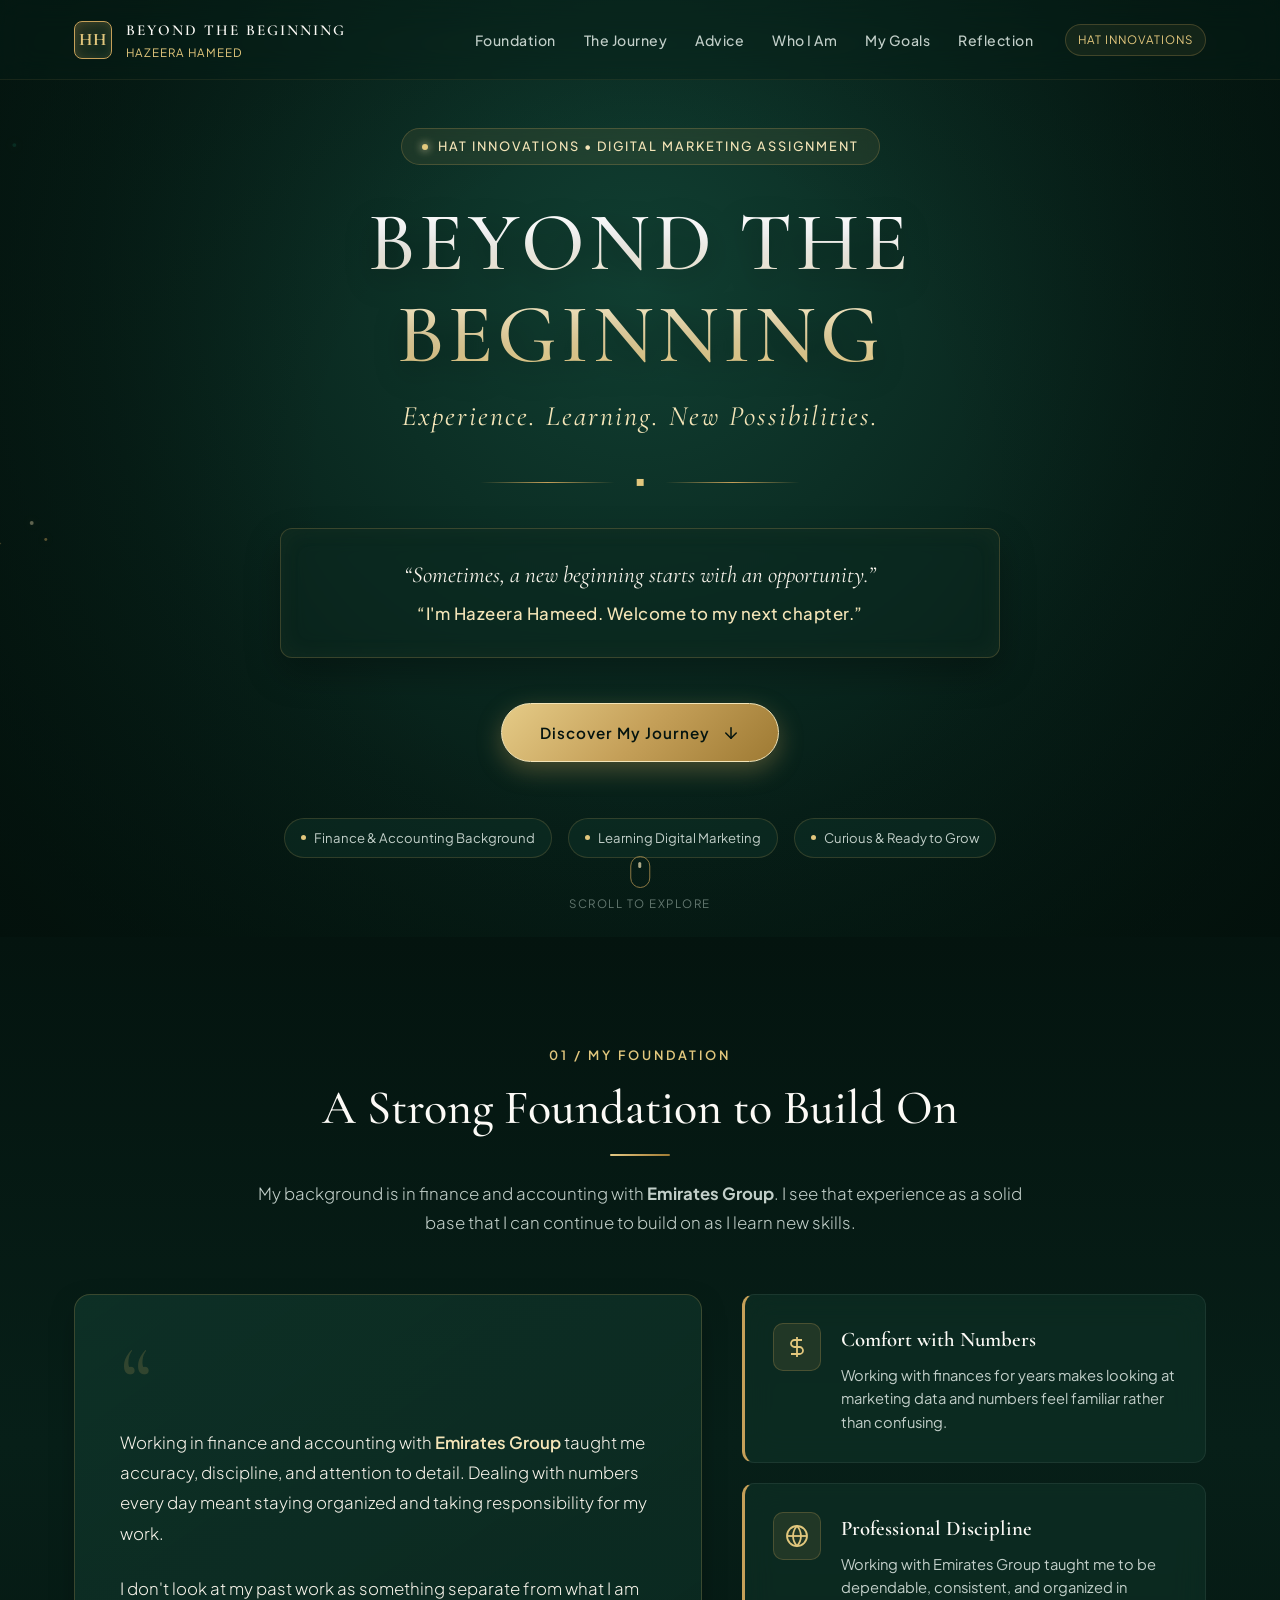
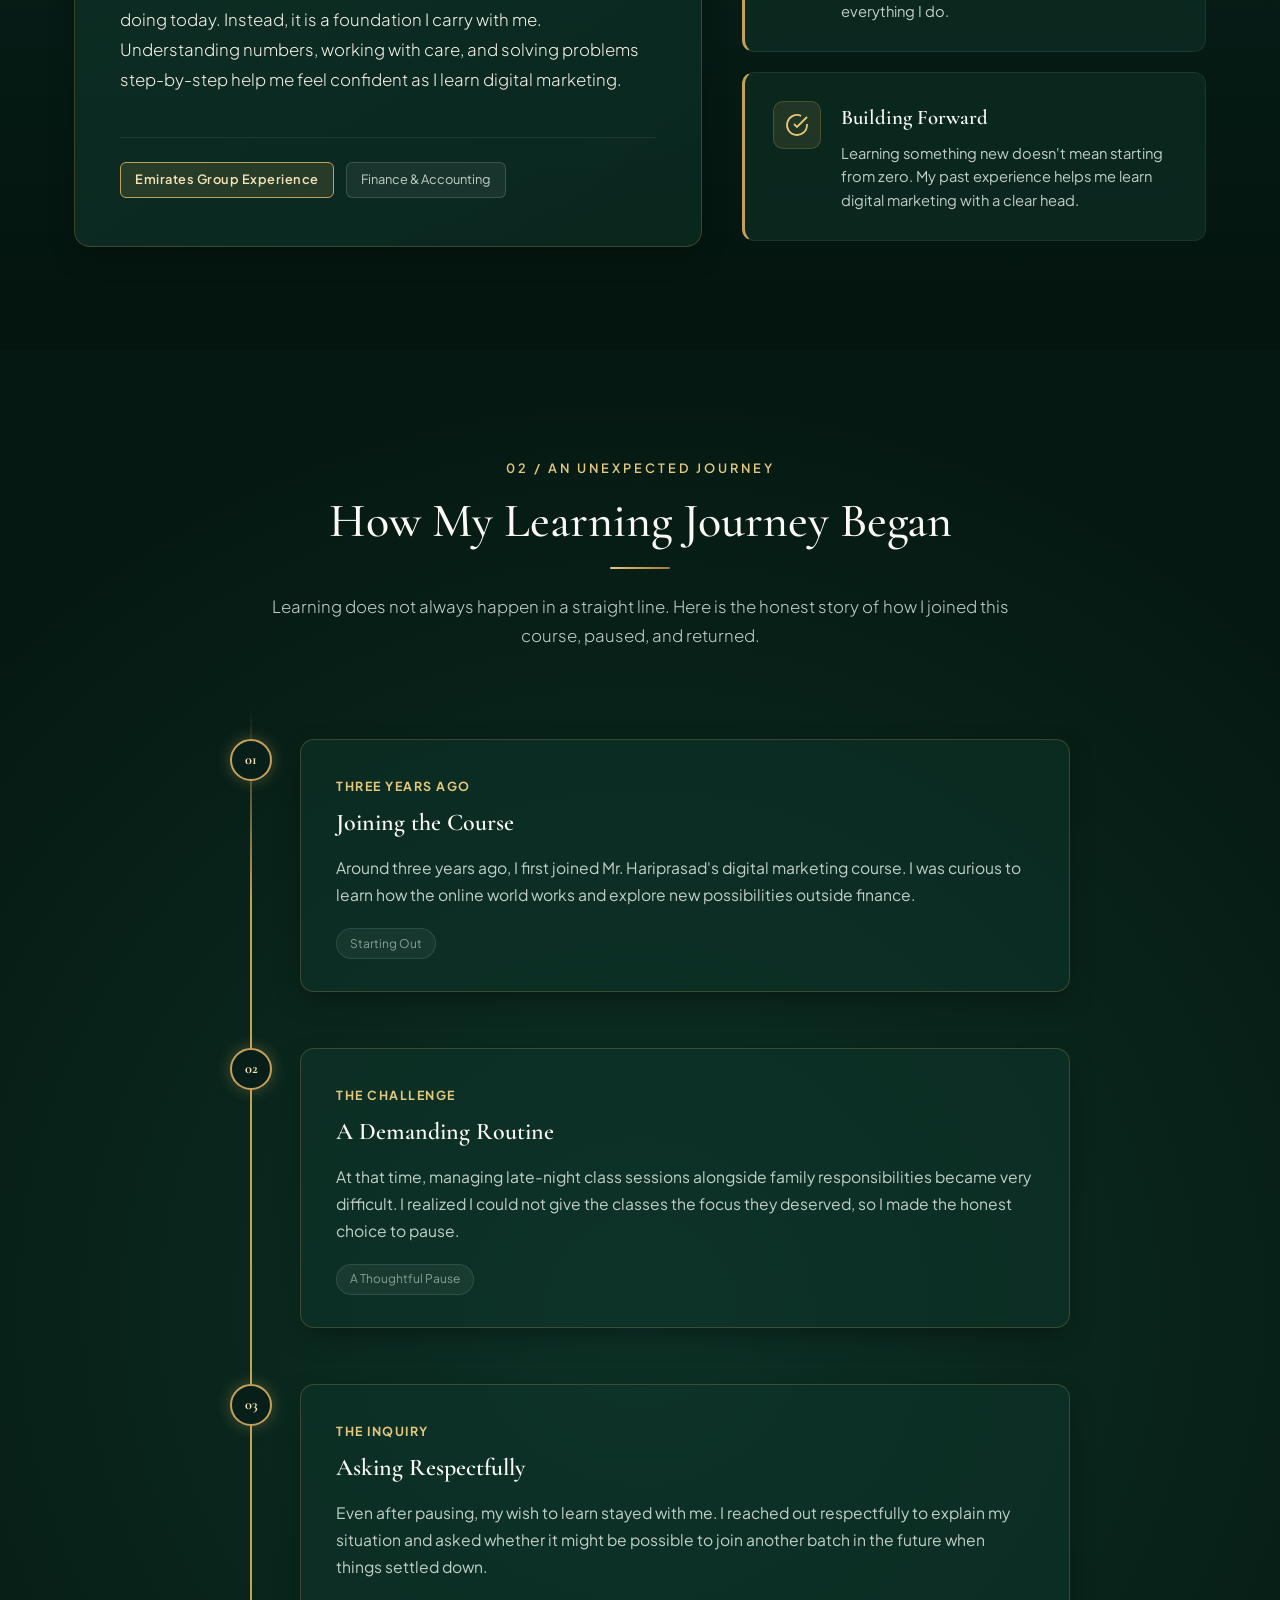
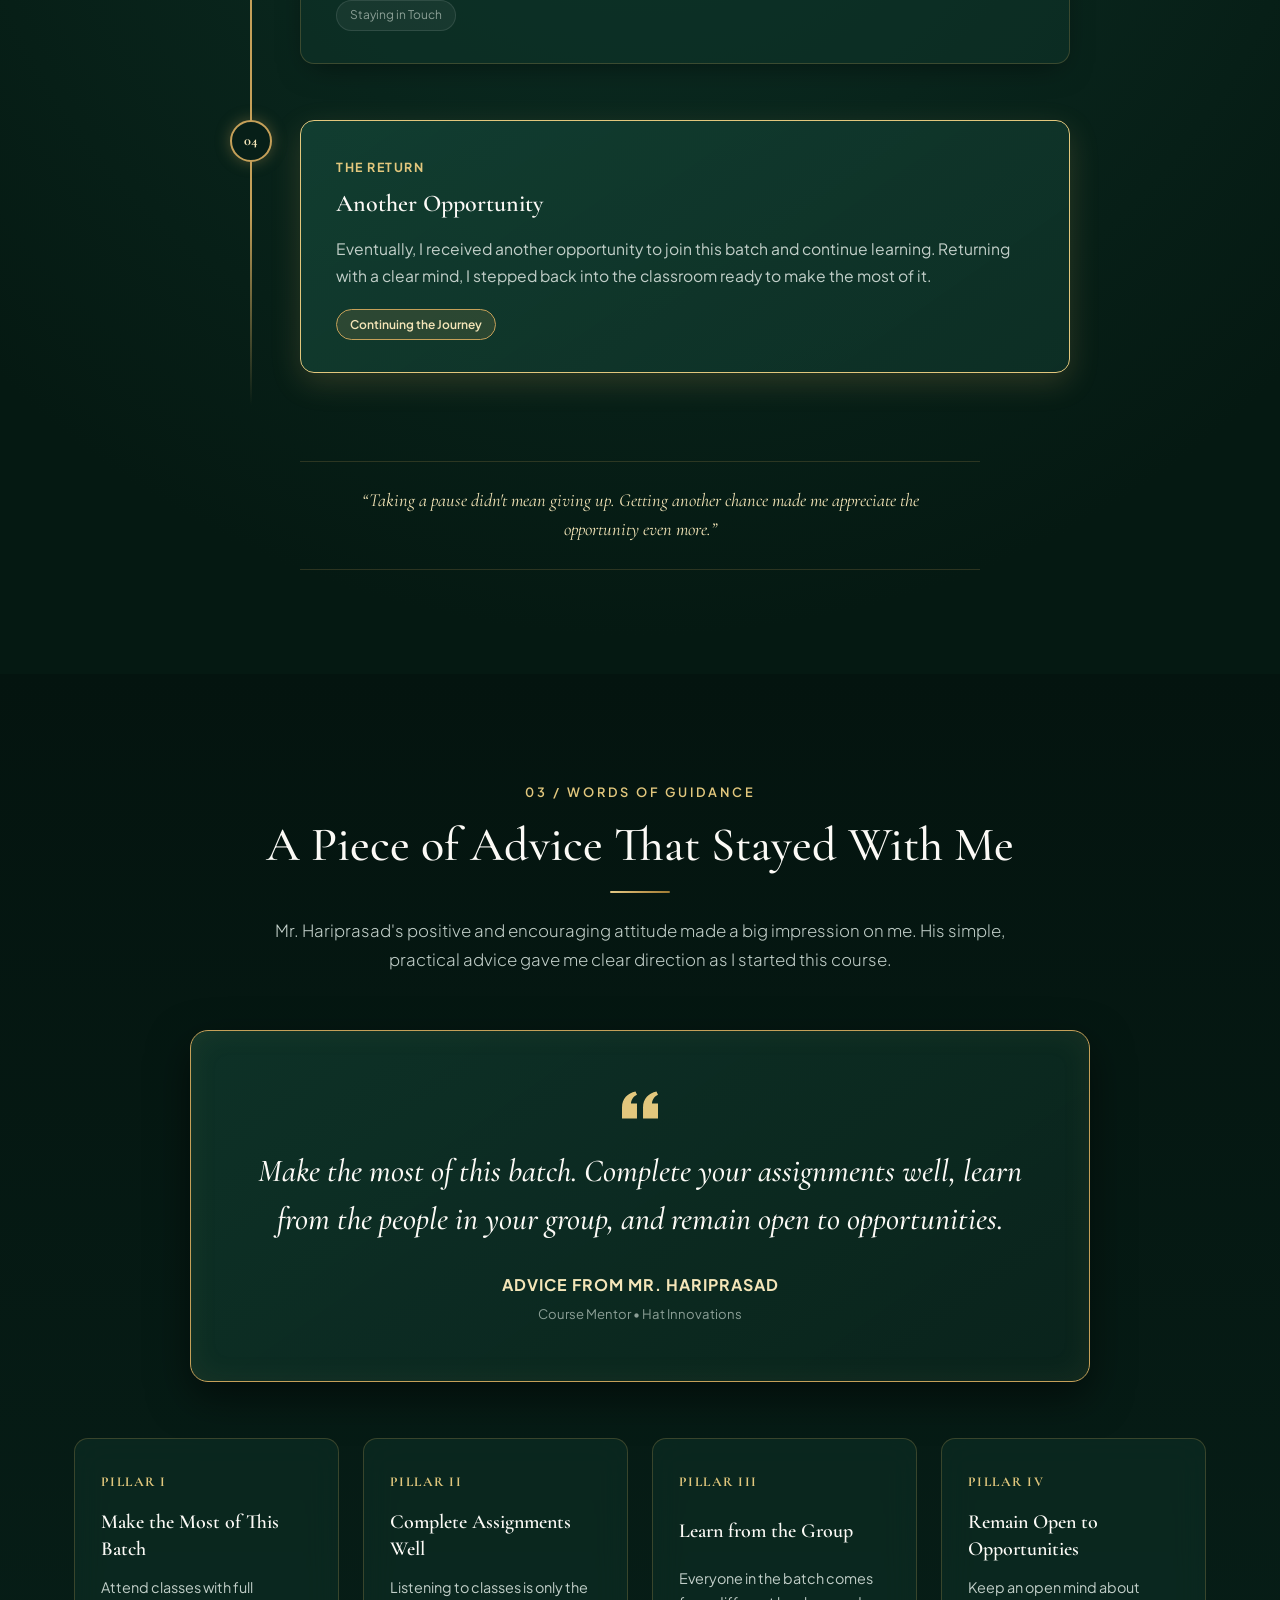
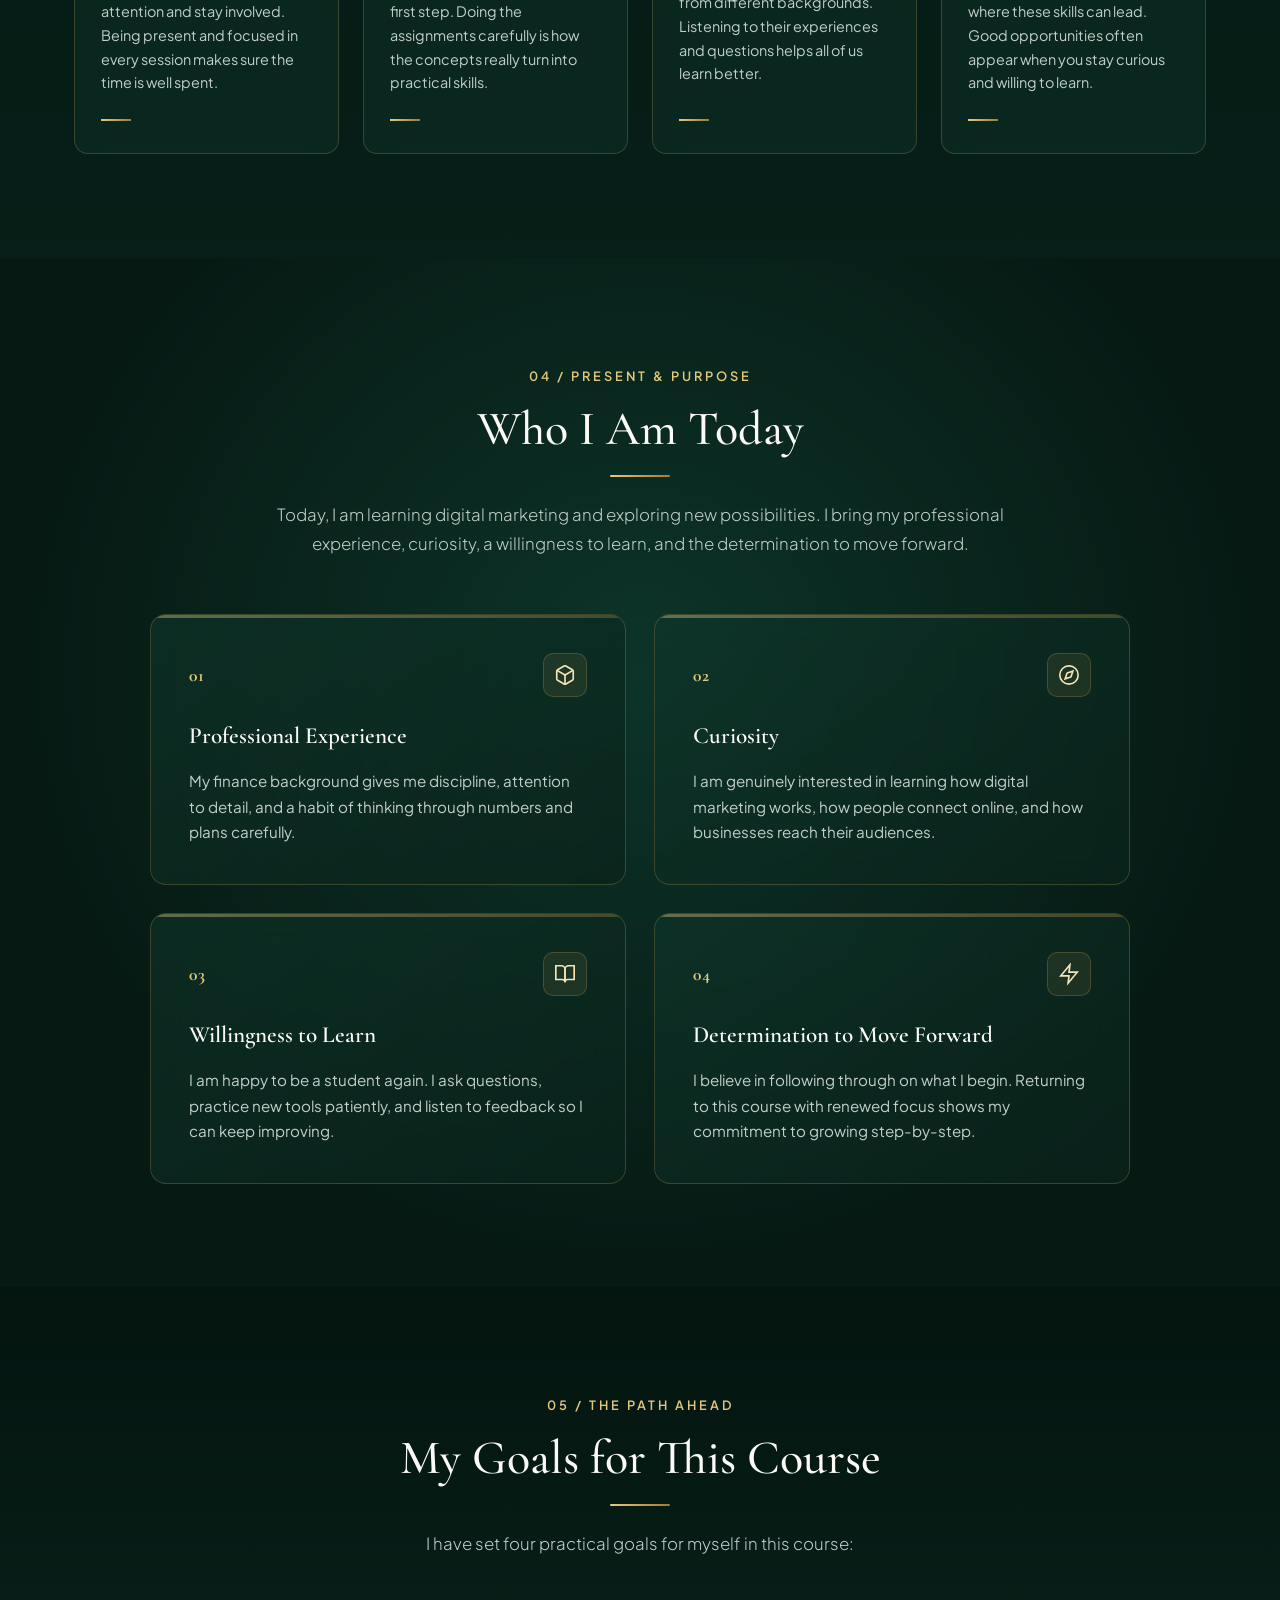
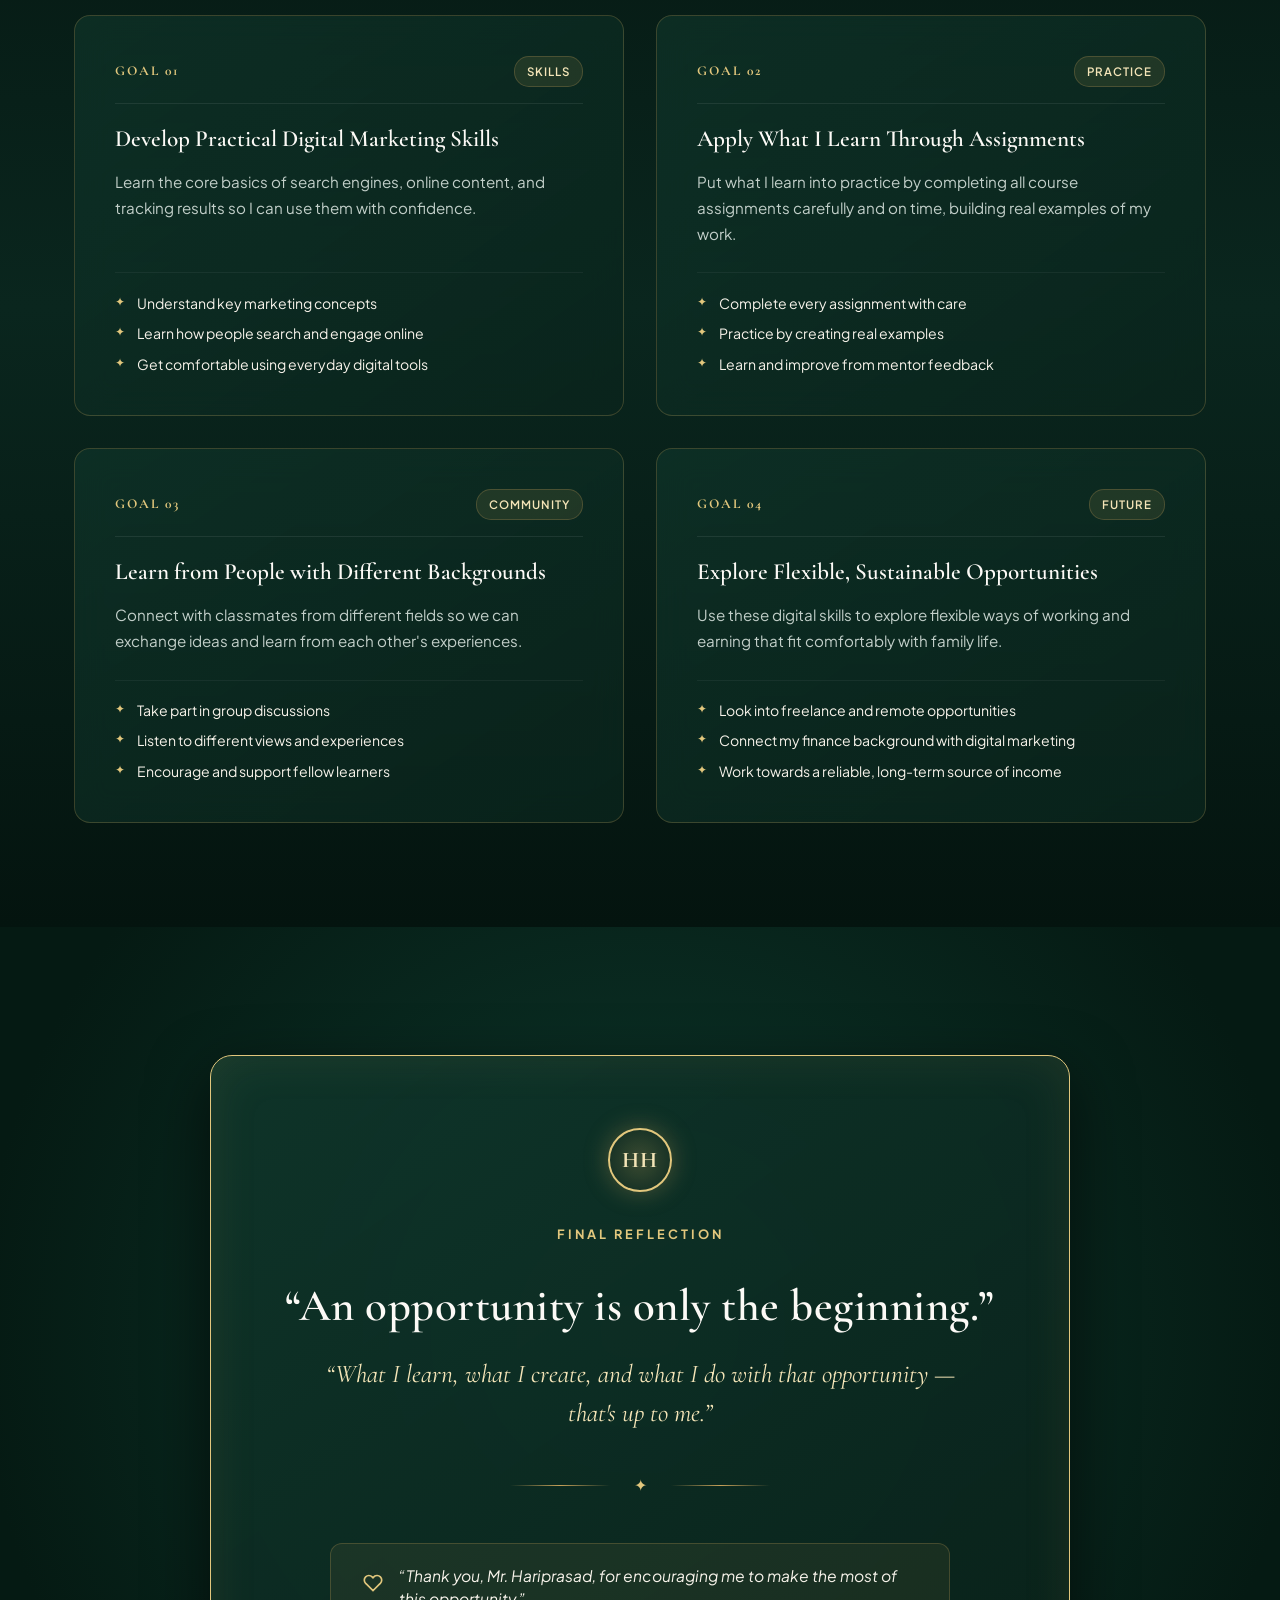
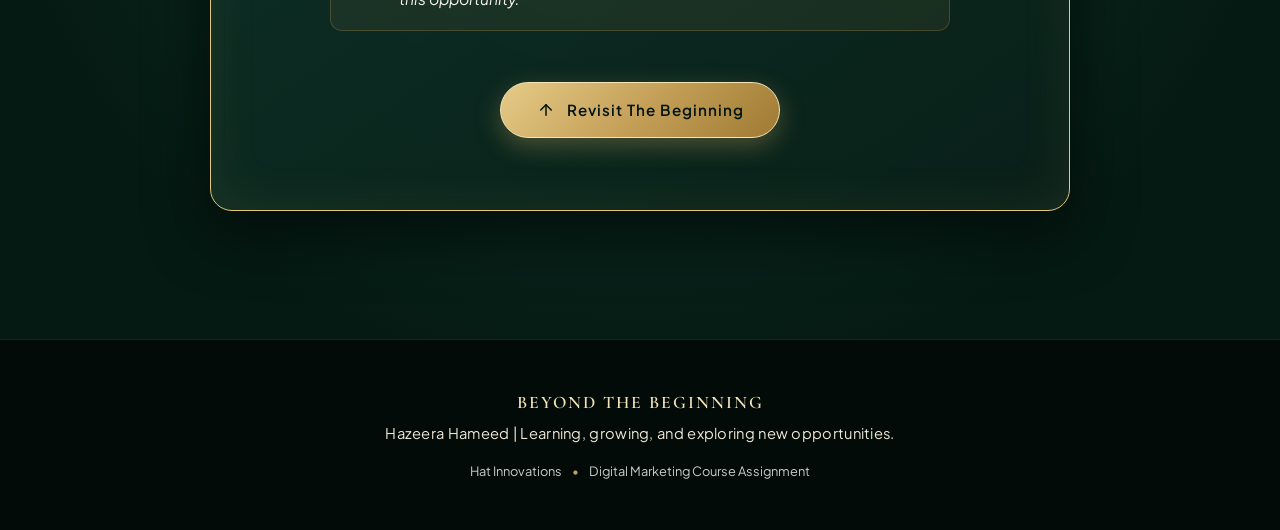
==== index.html @ 5028e40d "Add files via upload" ====
<!DOCTYPE html>
<html lang="en">
<head>
  <meta charset="UTF-8">
  <meta name="viewport" content="width=device-width, initial-scale=1.0">
  <title>BEYOND THE BEGINNING | Hazeera Hameed</title>
  <meta name="description" content="Personal introduction website of Hazeera Hameed for Hat Innovations Digital Marketing Course. Experience, learning, and new possibilities.">
  <meta name="author" content="Hazeera Hameed">
  <meta name="theme-color" content="#071f18">

  <!-- Google Fonts: Cormorant Garamond & Plus Jakarta Sans -->
  <link rel="preconnect" href="https://fonts.googleapis.com">
  <link rel="preconnect" href="https://fonts.gstatic.com" crossorigin>
  <link href="https://fonts.googleapis.com/css2?family=Cormorant+Garamond:ital,wght@0,400;0,500;0,600;0,700;1,400&family=Plus+Jakarta+Sans:wght@300;400;500;600;700&display=swap" rel="stylesheet">

  <!-- Stylesheet -->
  <link rel="stylesheet" href="css/style.css">
</head>
<body>

  <!-- Reading Progress Bar -->
  <div id="scroll-progress" class="scroll-progress-bar" aria-hidden="true"></div>

  <!-- Primary Navigation -->
  <header class="site-header" id="header">
    <div class="nav-container">
      <a href="#hero" class="brand-monogram" aria-label="Beyond The Beginning - Home">
        <span class="monogram-emblem">HH</span>
        <span class="brand-text">
          <span class="brand-title">BEYOND THE BEGINNING</span>
          <span class="brand-subtitle">Hazeera Hameed</span>
        </span>
      </a>

      <button class="mobile-menu-btn" id="mobile-toggle" aria-label="Toggle navigation menu" aria-expanded="false">
        <span></span>
        <span></span>
        <span></span>
      </button>

      <nav class="nav-menu" id="nav-menu">
        <ul class="nav-links">
          <li><a href="#foundation" class="nav-link">Foundation</a></li>
          <li><a href="#journey" class="nav-link">The Journey</a></li>
          <li><a href="#advice" class="nav-link">Advice</a></li>
          <li><a href="#today" class="nav-link">Who I Am</a></li>
          <li><a href="#goals" class="nav-link">My Goals</a></li>
          <li><a href="#reflection" class="nav-link">Reflection</a></li>
        </ul>
        <div class="nav-badge">Hat Innovations</div>
      </nav>
    </div>
  </header>

  <main>
    <!-- SECTION 1: HERO / OPENING -->
    <section id="hero" class="hero-section">
      <canvas id="ambient-canvas" class="ambient-canvas" aria-hidden="true"></canvas>
      <div class="hero-overlay"></div>

      <div class="container hero-content">
        <div class="hero-tag reveal-element">
          <span class="tag-gold-bullet"></span>
          <span>Hat Innovations • Digital Marketing Assignment</span>
        </div>

        <h1 class="hero-title reveal-element">
          BEYOND THE BEGINNING
        </h1>

        <p class="hero-subtitle reveal-element">
          Experience. Learning. New Possibilities.
        </p>

        <div class="hero-divider reveal-element">
          <span class="divider-line"></span>
          <span class="divider-diamond">◆</span>
          <span class="divider-line"></span>
        </div>

        <div class="hero-story-callout reveal-element">
          <p class="opening-line-one">“Sometimes, a new beginning starts with an opportunity.”</p>
          <p class="opening-line-two">“I'm Hazeera Hameed. Welcome to my next chapter.”</p>
        </div>

        <div class="hero-actions reveal-element">
          <a href="#foundation" class="btn btn-gold btn-animated" id="discover-btn">
            <span>Discover My Journey</span>
            <svg class="btn-arrow" width="18" height="18" viewBox="0 0 24 24" fill="none" stroke="currentColor" stroke-width="2" stroke-linecap="round" stroke-linejoin="round">
              <line x1="12" y1="5" x2="12" y2="19"></line>
              <polyline points="19 12 12 19 5 12"></polyline>
            </svg>
          </a>
        </div>

        <!-- Hero Pill Attributes -->
        <div class="hero-pillars reveal-element">
          <div class="pillar-pill">
            <span class="pillar-dot"></span>
            <span>Finance & Accounting Background</span>
          </div>
          <div class="pillar-pill">
            <span class="pillar-dot"></span>
            <span>Learning Digital Marketing</span>
          </div>
          <div class="pillar-pill">
            <span class="pillar-dot"></span>
            <span>Curious & Ready to Grow</span>
          </div>
        </div>
      </div>

      <div class="scroll-down-indicator" aria-hidden="true">
        <span class="mouse-icon">
          <span class="mouse-wheel"></span>
        </span>
        <span class="indicator-text">Scroll to explore</span>
      </div>
    </section>

    <!-- SECTION 2: MY FOUNDATION -->
    <section id="foundation" class="section foundation-section">
      <div class="container">
        <div class="section-header reveal-element">
          <span class="section-eyebrow">01 / MY FOUNDATION</span>
          <h2 class="section-title">A Strong Foundation to Build On</h2>
          <div class="title-underline"></div>
          <p class="section-lead">
            My background is in finance and accounting with <strong>Emirates Group</strong>. I see that experience as a solid base that I can continue to build on as I learn new skills.
          </p>
        </div>

        <div class="foundation-grid">
          <!-- Main Narrative Column -->
          <div class="foundation-narrative reveal-element">
            <div class="narrative-card">
              <div class="quote-accent-mark">“</div>
              <p class="narrative-text">
                Working in finance and accounting with <strong>Emirates Group</strong> taught me accuracy, discipline, and attention to detail. Dealing with numbers every day meant staying organized and taking responsibility for my work.
              </p>
              <p class="narrative-text">
                I don't look at my past work as something separate from what I am doing today. Instead, it is a foundation I carry with me. Understanding numbers, working with care, and solving problems step-by-step help me feel confident as I learn digital marketing.
              </p>
              <div class="narrative-footer">
                <span class="badge-gold">Emirates Group Experience</span>
                <span class="badge-cream">Finance & Accounting</span>
              </div>
            </div>
          </div>

          <!-- Feature Cards Column -->
          <div class="foundation-features">
            <div class="feature-card reveal-element" data-delay="100">
              <div class="feature-icon-box">
                <svg width="24" height="24" viewBox="0 0 24 24" fill="none" stroke="currentColor" stroke-width="1.8">
                  <path d="M12 2v20M17 5H9.5a3.5 3.5 0 0 0 0 7h5a3.5 3.5 0 0 1 0 7H6"></path>
                </svg>
              </div>
              <div class="feature-body">
                <h3 class="feature-title">Comfort with Numbers</h3>
                <p class="feature-desc">
                  Working with finances for years makes looking at marketing data and numbers feel familiar rather than confusing.
                </p>
              </div>
            </div>

            <div class="feature-card reveal-element" data-delay="200">
              <div class="feature-icon-box">
                <svg width="24" height="24" viewBox="0 0 24 24" fill="none" stroke="currentColor" stroke-width="1.8">
                  <circle cx="12" cy="12" r="10"></circle>
                  <line x1="2" y1="12" x2="22" y2="12"></line>
                  <path d="M12 2a15.3 15.3 0 0 1 4 10 15.3 15.3 0 0 1-4 10 15.3 15.3 0 0 1-4-10 15.3 15.3 0 0 1 4-10z"></path>
                </svg>
              </div>
              <div class="feature-body">
                <h3 class="feature-title">Professional Discipline</h3>
                <p class="feature-desc">
                  Working with Emirates Group taught me to be dependable, consistent, and organized in everything I do.
                </p>
              </div>
            </div>

            <div class="feature-card reveal-element" data-delay="300">
              <div class="feature-icon-box">
                <svg width="24" height="24" viewBox="0 0 24 24" fill="none" stroke="currentColor" stroke-width="1.8">
                  <path d="M22 11.08V12a10 10 0 1 1-5.93-9.14"></path>
                  <polyline points="22 4 12 14.01 9 11.01"></polyline>
                </svg>
              </div>
              <div class="feature-body">
                <h3 class="feature-title">Building Forward</h3>
                <p class="feature-desc">
                  Learning something new doesn't mean starting from zero. My past experience helps me learn digital marketing with a clear head.
                </p>
              </div>
            </div>
          </div>
        </div>
      </div>
    </section>

    <!-- SECTION 3: AN UNEXPECTED JOURNEY -->
    <section id="journey" class="section journey-section">
      <div class="container">
        <div class="section-header reveal-element">
          <span class="section-eyebrow">02 / AN UNEXPECTED JOURNEY</span>
          <h2 class="section-title">How My Learning Journey Began</h2>
          <div class="title-underline"></div>
          <p class="section-lead">
            Learning does not always happen in a straight line. Here is the honest story of how I joined this course, paused, and returned.
          </p>
        </div>

        <div class="timeline-container">
          <div class="timeline-track" aria-hidden="true"></div>

          <!-- Timeline Step 1 -->
          <div class="timeline-item reveal-element" data-step="1">
            <div class="timeline-marker">
              <span class="marker-dot"></span>
              <span class="marker-number">01</span>
            </div>
            <div class="timeline-content">
              <span class="timeline-period">Three Years Ago</span>
              <h3 class="timeline-heading">Joining the Course</h3>
              <p class="timeline-body">
                Around three years ago, I first joined Mr. Hariprasad's digital marketing course. I was curious to learn how the online world works and explore new possibilities outside finance.
              </p>
              <div class="timeline-tag">Starting Out</div>
            </div>
          </div>

          <!-- Timeline Step 2 -->
          <div class="timeline-item reveal-element" data-step="2">
            <div class="timeline-marker">
              <span class="marker-dot"></span>
              <span class="marker-number">02</span>
            </div>
            <div class="timeline-content">
              <span class="timeline-period">The Challenge</span>
              <h3 class="timeline-heading">A Demanding Routine</h3>
              <p class="timeline-body">
                At that time, managing late-night class sessions alongside family responsibilities became very difficult. I realized I could not give the classes the focus they deserved, so I made the honest choice to pause.
              </p>
              <div class="timeline-tag">A Thoughtful Pause</div>
            </div>
          </div>

          <!-- Timeline Step 3 -->
          <div class="timeline-item reveal-element" data-step="3">
            <div class="timeline-marker">
              <span class="marker-dot"></span>
              <span class="marker-number">03</span>
            </div>
            <div class="timeline-content">
              <span class="timeline-period">The Inquiry</span>
              <h3 class="timeline-heading">Asking Respectfully</h3>
              <p class="timeline-body">
                Even after pausing, my wish to learn stayed with me. I reached out respectfully to explain my situation and asked whether it might be possible to join another batch in the future when things settled down.
              </p>
              <div class="timeline-tag">Staying in Touch</div>
            </div>
          </div>

          <!-- Timeline Step 4 -->
          <div class="timeline-item reveal-element" data-step="4">
            <div class="timeline-marker">
              <span class="marker-dot"></span>
              <span class="marker-number">04</span>
            </div>
            <div class="timeline-content highlight-content">
              <span class="timeline-period">The Return</span>
              <h3 class="timeline-heading">Another Opportunity</h3>
              <p class="timeline-body">
                Eventually, I received another opportunity to join this batch and continue learning. Returning with a clear mind, I stepped back into the classroom ready to make the most of it.
              </p>
              <div class="timeline-tag tag-accent">Continuing the Journey</div>
            </div>
          </div>
        </div>

        <div class="timeline-reflection-note reveal-element">
          <p>
            <em>“Taking a pause didn't mean giving up. Getting another chance made me appreciate the opportunity even more.”</em>
          </p>
        </div>
      </div>
    </section>

    <!-- SECTION 4: A PIECE OF ADVICE THAT STAYED WITH ME -->
    <section id="advice" class="section advice-section">
      <div class="container">
        <div class="section-header reveal-element">
          <span class="section-eyebrow">03 / WORDS OF GUIDANCE</span>
          <h2 class="section-title">A Piece of Advice That Stayed With Me</h2>
          <div class="title-underline"></div>
          <p class="section-lead">
            Mr. Hariprasad's positive and encouraging attitude made a big impression on me. His simple, practical advice gave me clear direction as I started this course.
          </p>
        </div>

        <!-- Featured Guidance Quote Card -->
        <div class="advice-spotlight reveal-element">
          <div class="spotlight-frame">
            <div class="spotlight-icon">
              <svg width="36" height="36" viewBox="0 0 24 24" fill="currentColor">
                <path d="M14.017 21v-7.391c0-5.704 3.731-9.57 8.983-10.609l.995 2.151c-2.432.917-3.995 3.638-3.995 5.849h4v10h-9.983zm-14.017 0v-7.391c0-5.704 3.748-9.57 9-10.609l.996 2.151c-2.433.917-3.996 3.638-3.996 5.849h3.983v10h-9.983z"/>
              </svg>
            </div>
            <blockquote class="spotlight-quote">
              Make the most of this batch. Complete your assignments well, learn from the people in your group, and remain open to opportunities.
            </blockquote>
            <div class="spotlight-author">
              <span class="author-name">Advice from Mr. Hariprasad</span>
              <span class="author-role">Course Mentor • Hat Innovations</span>
            </div>
          </div>
        </div>

        <!-- 4 Pillars of Advice Grid -->
        <div class="advice-pillars-grid">
          <div class="advice-card reveal-element" data-delay="100">
            <div class="card-number-badge">Pillar I</div>
            <h3 class="advice-card-title">Make the Most of This Batch</h3>
            <p class="advice-card-desc">
              Attend classes with full attention and stay involved. Being present and focused in every session makes sure the time is well spent.
            </p>
            <div class="card-accent-border"></div>
          </div>

          <div class="advice-card reveal-element" data-delay="200">
            <div class="card-number-badge">Pillar II</div>
            <h3 class="advice-card-title">Complete Assignments Well</h3>
            <p class="advice-card-desc">
              Listening to classes is only the first step. Doing the assignments carefully is how the concepts really turn into practical skills.
            </p>
            <div class="card-accent-border"></div>
          </div>

          <div class="advice-card reveal-element" data-delay="300">
            <div class="card-number-badge">Pillar III</div>
            <h3 class="advice-card-title">Learn from the Group</h3>
            <p class="advice-card-desc">
              Everyone in the batch comes from different backgrounds. Listening to their experiences and questions helps all of us learn better.
            </p>
            <div class="card-accent-border"></div>
          </div>

          <div class="advice-card reveal-element" data-delay="400">
            <div class="card-number-badge">Pillar IV</div>
            <h3 class="advice-card-title">Remain Open to Opportunities</h3>
            <p class="advice-card-desc">
              Keep an open mind about where these skills can lead. Good opportunities often appear when you stay curious and willing to learn.
            </p>
            <div class="card-accent-border"></div>
          </div>
        </div>
      </div>
    </section>

    <!-- SECTION 5: WHO I AM TODAY -->
    <section id="today" class="section today-section">
      <div class="container">
        <div class="section-header reveal-element">
          <span class="section-eyebrow">04 / PRESENT & PURPOSE</span>
          <h2 class="section-title">Who I Am Today</h2>
          <div class="title-underline"></div>
          <p class="section-lead">
            Today, I am learning digital marketing and exploring new possibilities. I bring my professional experience, curiosity, a willingness to learn, and the determination to move forward.
          </p>
        </div>

        <div class="profile-quad-grid">
          <!-- Item 1 -->
          <div class="quad-card reveal-element" data-delay="100">
            <div class="quad-header">
              <span class="quad-glyph">01</span>
              <div class="quad-icon">
                <svg width="22" height="22" viewBox="0 0 24 24" fill="none" stroke="currentColor" stroke-width="1.8">
                  <path d="M21 16V8a2 2 0 0 0-1-1.73l-7-4a2 2 0 0 0-2 0l-7 4A2 2 0 0 0 3 8v8a2 2 0 0 0 1 1.73l7 4a2 2 0 0 0 2 0l7-4A2 2 0 0 0 21 16z"></path>
                  <polyline points="3.27 6.96 12 12.01 20.73 6.96"></polyline>
                  <line x1="12" y1="22.08" x2="12" y2="12"></line>
                </svg>
              </div>
            </div>
            <h3 class="quad-title">Professional Experience</h3>
            <p class="quad-desc">
              My finance background gives me discipline, attention to detail, and a habit of thinking through numbers and plans carefully.
            </p>
          </div>

          <!-- Item 2 -->
          <div class="quad-card reveal-element" data-delay="200">
            <div class="quad-header">
              <span class="quad-glyph">02</span>
              <div class="quad-icon">
                <svg width="22" height="22" viewBox="0 0 24 24" fill="none" stroke="currentColor" stroke-width="1.8">
                  <circle cx="12" cy="12" r="10"></circle>
                  <polygon points="16.24 7.76 14.12 14.12 7.76 16.24 9.88 9.88 16.24 7.76"></polygon>
                </svg>
              </div>
            </div>
            <h3 class="quad-title">Curiosity</h3>
            <p class="quad-desc">
              I am genuinely interested in learning how digital marketing works, how people connect online, and how businesses reach their audiences.
            </p>
          </div>

          <!-- Item 3 -->
          <div class="quad-card reveal-element" data-delay="300">
            <div class="quad-header">
              <span class="quad-glyph">03</span>
              <div class="quad-icon">
                <svg width="22" height="22" viewBox="0 0 24 24" fill="none" stroke="currentColor" stroke-width="1.8">
                  <path d="M2 3h6a4 4 0 0 1 4 4v14a3 3 0 0 0-3-3H2z"></path>
                  <path d="M22 3h-6a4 4 0 0 0-4 4v14a3 3 0 0 1 3-3h7z"></path>
                </svg>
              </div>
            </div>
            <h3 class="quad-title">Willingness to Learn</h3>
            <p class="quad-desc">
              I am happy to be a student again. I ask questions, practice new tools patiently, and listen to feedback so I can keep improving.
            </p>
          </div>

          <!-- Item 4 -->
          <div class="quad-card reveal-element" data-delay="400">
            <div class="quad-header">
              <span class="quad-glyph">04</span>
              <div class="quad-icon">
                <svg width="22" height="22" viewBox="0 0 24 24" fill="none" stroke="currentColor" stroke-width="1.8">
                  <polygon points="13 2 3 14 12 14 11 22 21 10 12 10 13 2"></polygon>
                </svg>
              </div>
            </div>
            <h3 class="quad-title">Determination to Move Forward</h3>
            <p class="quad-desc">
              I believe in following through on what I begin. Returning to this course with renewed focus shows my commitment to growing step-by-step.
            </p>
          </div>
        </div>
      </div>
    </section>

    <!-- SECTION 6: MY GOALS -->
    <section id="goals" class="section goals-section">
      <div class="container">
        <div class="section-header reveal-element">
          <span class="section-eyebrow">05 / THE PATH AHEAD</span>
          <h2 class="section-title">My Goals for This Course</h2>
          <div class="title-underline"></div>
          <p class="section-lead">
            I have set four practical goals for myself in this course:
          </p>
        </div>

        <div class="goals-grid">
          <!-- Goal 1 -->
          <div class="goal-card reveal-element" data-delay="100">
            <div class="goal-header">
              <div class="goal-number">GOAL 01</div>
              <div class="goal-status">Skills</div>
            </div>
            <h3 class="goal-title">Develop Practical Digital Marketing Skills</h3>
            <p class="goal-desc">
              Learn the core basics of search engines, online content, and tracking results so I can use them with confidence.
            </p>
            <ul class="goal-bullets">
              <li>Understand key marketing concepts</li>
              <li>Learn how people search and engage online</li>
              <li>Get comfortable using everyday digital tools</li>
            </ul>
          </div>

          <!-- Goal 2 -->
          <div class="goal-card reveal-element" data-delay="200">
            <div class="goal-header">
              <div class="goal-number">GOAL 02</div>
              <div class="goal-status">Practice</div>
            </div>
            <h3 class="goal-title">Apply What I Learn Through Assignments</h3>
            <p class="goal-desc">
              Put what I learn into practice by completing all course assignments carefully and on time, building real examples of my work.
            </p>
            <ul class="goal-bullets">
              <li>Complete every assignment with care</li>
              <li>Practice by creating real examples</li>
              <li>Learn and improve from mentor feedback</li>
            </ul>
          </div>

          <!-- Goal 3 -->
          <div class="goal-card reveal-element" data-delay="300">
            <div class="goal-header">
              <div class="goal-number">GOAL 03</div>
              <div class="goal-status">Community</div>
            </div>
            <h3 class="goal-title">Learn from People with Different Backgrounds</h3>
            <p class="goal-desc">
              Connect with classmates from different fields so we can exchange ideas and learn from each other's experiences.
            </p>
            <ul class="goal-bullets">
              <li>Take part in group discussions</li>
              <li>Listen to different views and experiences</li>
              <li>Encourage and support fellow learners</li>
            </ul>
          </div>

          <!-- Goal 4 -->
          <div class="goal-card reveal-element" data-delay="400">
            <div class="goal-header">
              <div class="goal-number">GOAL 04</div>
              <div class="goal-status">Future</div>
            </div>
            <h3 class="goal-title">Explore Flexible, Sustainable Opportunities</h3>
            <p class="goal-desc">
              Use these digital skills to explore flexible ways of working and earning that fit comfortably with family life.
            </p>
            <ul class="goal-bullets">
              <li>Look into freelance and remote opportunities</li>
              <li>Connect my finance background with digital marketing</li>
              <li>Work towards a reliable, long-term source of income</li>
            </ul>
          </div>
        </div>
      </div>
    </section>

    <!-- SECTION 7: FINAL MESSAGE & ACKNOWLEDGEMENT -->
    <section id="reflection" class="section reflection-section">
      <div class="container">
        <div class="reflection-card reveal-element">
          <div class="reflection-crest">
            <span class="crest-monogram">HH</span>
          </div>

          <span class="reflection-eyebrow">FINAL REFLECTION</span>

          <div class="reflection-statement">
            <h2 class="statement-main">
              “An opportunity is only the beginning.”
            </h2>
            <p class="statement-sub">
              “What I learn, what I create, and what I do with that opportunity — that's up to me.”
            </p>
          </div>

          <div class="reflection-divider">
            <span></span>
            <span class="gold-sparkle">✦</span>
            <span></span>
          </div>

          <!-- Mentor Acknowledgement -->
          <div class="acknowledgement-box">
            <div class="acknowledgement-icon">
              <svg width="20" height="20" viewBox="0 0 24 24" fill="none" stroke="currentColor" stroke-width="2">
                <path d="M20.84 4.61a5.5 5.5 0 0 0-7.78 0L12 5.67l-1.06-1.06a5.5 5.5 0 0 0-7.78 7.78l1.06 1.06L12 21.23l7.78-7.78 1.06-1.06a5.5 5.5 0 0 0 0-7.78z"></path>
              </svg>
            </div>
            <p class="acknowledgement-text">
              “Thank you, Mr. Hariprasad, for encouraging me to make the most of this opportunity.”
            </p>
          </div>

          <!-- Bottom Action Buttons -->
          <div class="reflection-actions">
            <a href="#hero" class="btn btn-gold btn-return" id="revisit-btn">
              <svg width="18" height="18" viewBox="0 0 24 24" fill="none" stroke="currentColor" stroke-width="2" stroke-linecap="round" stroke-linejoin="round">
                <line x1="12" y1="19" x2="12" y2="5"></line>
                <polyline points="5 12 12 5 19 12"></polyline>
              </svg>
              <span>Revisit The Beginning</span>
            </a>
          </div>
        </div>
      </div>
    </section>
  </main>

  <!-- Site Footer -->
  <footer class="site-footer">
    <div class="container footer-content">
      <div class="footer-brand">
        <span class="footer-title">BEYOND THE BEGINNING</span>
        <span class="footer-meta">Hazeera Hameed | Learning, growing, and exploring new opportunities.</span>
      </div>

      <div class="footer-course-tag">
        <span>Hat Innovations</span>
        <span class="footer-bullet">•</span>
        <span>Digital Marketing Course Assignment</span>
      </div>
    </div>
  </footer>

  <!-- JavaScript Interaction Script -->
  <script src="js/main.js"></script>
</body>
</html>
---- css/style.css ----
/* ==========================================================================
   BEYOND THE BEGINNING - Personal Introduction Website
   Client: Hazeera Hameed
   Course: Hat Innovations Digital Marketing Course Assignment
   Palette: Deep Emerald Green, Warm Cream, Subtle Gold
   ========================================================================== */

/* --------------------------------------------------------------------------
   CSS VARIABLES & DESIGN TOKENS
   -------------------------------------------------------------------------- */
:root {
  /* Emerald Palette */
  --emerald-950: #04140f;
  --emerald-900: #071f18;
  --emerald-850: #0b2920;
  --emerald-800: #10362b;
  --emerald-700: #184b3c;
  --emerald-600: #236552;
  --emerald-muted: #1c3d33;

  /* Gold Palette */
  --gold-300: #f4e5b8;
  --gold-400: #e2c77d;
  --gold-500: #c5a059;
  --gold-600: #a9833b;
  --gold-700: #856425;
  --gold-gradient: linear-gradient(135deg, #e5cb87 0%, #c5a059 50%, #9e7a33 100%);
  --gold-gradient-soft: linear-gradient(135deg, rgba(229, 203, 135, 0.15) 0%, rgba(197, 160, 89, 0.05) 100%);

  /* Cream & Neutral Palette */
  --cream-50: #fcfaf6;
  --cream-100: #f7f3ea;
  --cream-200: #eee7d7;
  --cream-300: #dfd4bf;
  --cream-dark-text: #13221b;
  --cream-muted-text: #455950;

  /* Text on Dark */
  --text-primary: #fcfaf6;
  --text-secondary: #c2cfc9;
  --text-muted: #8b9f96;

  /* Elevation & Borders */
  --border-gold-subtle: rgba(197, 160, 89, 0.25);
  --border-gold-bright: rgba(229, 203, 135, 0.6);
  --border-emerald-subtle: rgba(255, 255, 255, 0.07);
  --glass-bg: rgba(11, 41, 32, 0.7);
  --glass-card-bg: rgba(16, 54, 43, 0.65);
  --glass-blur: blur(16px);
  --box-shadow-card: 0 10px 30px -10px rgba(0, 0, 0, 0.5);
  --box-shadow-gold: 0 10px 25px -5px rgba(197, 160, 89, 0.25);

  /* Typography */
  --font-serif: 'Cormorant Garamond', Georgia, serif;
  --font-sans: 'Plus Jakarta Sans', -apple-system, BlinkMacSystemFont, 'Segoe UI', Roboto, sans-serif;

  /* Layout */
  --container-max: 1180px;
  --section-padding: 6.5rem 1.5rem;
  --transition-smooth: all 0.35s cubic-bezier(0.16, 1, 0.3, 1);
}

/* --------------------------------------------------------------------------
   GLOBAL RESET & BASE STYLES
   -------------------------------------------------------------------------- */
*, *::before, *::after {
  box-sizing: border-box;
  margin: 0;
  padding: 0;
}

html {
  font-size: 16px;
  scroll-behavior: smooth;
  scroll-padding-top: 80px;
}

body {
  font-family: var(--font-sans);
  background-color: var(--emerald-950);
  color: var(--text-primary);
  line-height: 1.65;
  -webkit-font-smoothing: antialiased;
  -moz-osx-font-smoothing: grayscale;
  overflow-x: hidden;
  position: relative;
}

/* Subtle background grain / vignette */
body::before {
  content: "";
  position: fixed;
  top: 0;
  left: 0;
  width: 100vw;
  height: 100vh;
  background: radial-gradient(circle at 50% 0%, rgba(20, 75, 60, 0.2) 0%, transparent 70%);
  pointer-events: none;
  z-index: 0;
}

.container {
  width: 100%;
  max-width: var(--container-max);
  margin: 0 auto;
  padding: 0 1.5rem;
  position: relative;
  z-index: 1;
}

a {
  color: inherit;
  text-decoration: none;
  transition: var(--transition-smooth);
}

ul {
  list-style: none;
}

/* --------------------------------------------------------------------------
   SCROLL PROGRESS BAR
   -------------------------------------------------------------------------- */
.scroll-progress-bar {
  position: fixed;
  top: 0;
  left: 0;
  height: 3px;
  width: 0%;
  background: linear-gradient(90deg, var(--gold-600), var(--gold-400), var(--gold-300));
  z-index: 1000;
  transition: width 0.1s ease-out;
  box-shadow: 0 0 8px rgba(229, 203, 135, 0.6);
}

/* --------------------------------------------------------------------------
   NAVIGATION HEADER
   -------------------------------------------------------------------------- */
.site-header {
  position: fixed;
  top: 0;
  left: 0;
  width: 100%;
  z-index: 900;
  padding: 1.1rem 0;
  transition: var(--transition-smooth);
  background: rgba(7, 31, 24, 0.4);
  backdrop-filter: var(--glass-blur);
  -webkit-backdrop-filter: var(--glass-blur);
  border-bottom: 1px solid rgba(197, 160, 89, 0.1);
}

.site-header.scrolled {
  padding: 0.8rem 0;
  background: rgba(4, 20, 15, 0.92);
  border-bottom: 1px solid var(--border-gold-subtle);
  box-shadow: 0 10px 25px rgba(0, 0, 0, 0.4);
}

.nav-container {
  max-width: var(--container-max);
  margin: 0 auto;
  padding: 0 1.5rem;
  display: flex;
  align-items: center;
  justify-content: space-between;
}

.brand-monogram {
  display: flex;
  align-items: center;
  gap: 0.85rem;
}

.monogram-emblem {
  width: 38px;
  height: 38px;
  border-radius: 8px;
  border: 1px solid var(--gold-500);
  background: linear-gradient(135deg, rgba(197, 160, 89, 0.2) 0%, rgba(11, 41, 32, 0.8) 100%);
  display: flex;
  align-items: center;
  justify-content: center;
  font-family: var(--font-serif);
  font-weight: 700;
  font-size: 1.1rem;
  color: var(--gold-400);
  letter-spacing: 1px;
  box-shadow: inset 0 0 10px rgba(197, 160, 89, 0.2);
  transition: var(--transition-smooth);
}

.brand-monogram:hover .monogram-emblem {
  border-color: var(--gold-300);
  box-shadow: 0 0 15px rgba(229, 203, 135, 0.4);
  transform: translateY(-1px);
}

.brand-text {
  display: flex;
  flex-direction: column;
}

.brand-title {
  font-family: var(--font-serif);
  font-size: 0.95rem;
  font-weight: 600;
  letter-spacing: 2px;
  color: var(--text-primary);
}

.brand-subtitle {
  font-size: 0.72rem;
  color: var(--gold-400);
  letter-spacing: 1px;
  text-transform: uppercase;
}

.nav-menu {
  display: flex;
  align-items: center;
  gap: 2rem;
}

.nav-links {
  display: flex;
  align-items: center;
  gap: 1.75rem;
}

.nav-link {
  font-size: 0.88rem;
  font-weight: 500;
  color: var(--text-secondary);
  letter-spacing: 0.5px;
  position: relative;
  padding: 0.3rem 0;
}

.nav-link::after {
  content: "";
  position: absolute;
  bottom: 0;
  left: 0;
  width: 0;
  height: 1.5px;
  background: var(--gold-400);
  transition: width 0.3s ease;
}

.nav-link:hover,
.nav-link.active {
  color: var(--gold-300);
}

.nav-link:hover::after,
.nav-link.active::after {
  width: 100%;
}

.nav-badge {
  font-size: 0.72rem;
  padding: 0.35rem 0.75rem;
  border-radius: 20px;
  border: 1px solid var(--border-gold-subtle);
  color: var(--gold-400);
  background: rgba(197, 160, 89, 0.08);
  letter-spacing: 1px;
  text-transform: uppercase;
}

/* Mobile Menu Toggle */
.mobile-menu-btn {
  display: none;
  background: none;
  border: none;
  cursor: pointer;
  width: 32px;
  height: 24px;
  position: relative;
  flex-direction: column;
  justify-content: space-between;
  z-index: 999;
}

.mobile-menu-btn span {
  display: block;
  height: 2px;
  width: 100%;
  background-color: var(--gold-400);
  border-radius: 2px;
  transition: var(--transition-smooth);
}

.mobile-menu-btn.active span:nth-child(1) {
  transform: translateY(11px) rotate(45deg);
}
.mobile-menu-btn.active span:nth-child(2) {
  opacity: 0;
}
.mobile-menu-btn.active span:nth-child(3) {
  transform: translateY(-11px) rotate(-45deg);
}

/* --------------------------------------------------------------------------
   SECTION COMMON STYLES
   -------------------------------------------------------------------------- */
.section {
  padding: var(--section-padding);
  position: relative;
}

.section-header {
  text-align: center;
  max-width: 780px;
  margin: 0 auto 3.5rem;
}

.section-eyebrow {
  display: inline-block;
  font-size: 0.8rem;
  font-weight: 600;
  letter-spacing: 3px;
  color: var(--gold-400);
  text-transform: uppercase;
  margin-bottom: 0.75rem;
}

.section-title {
  font-family: var(--font-serif);
  font-size: clamp(2rem, 3.8vw, 3rem);
  font-weight: 500;
  line-height: 1.25;
  color: var(--text-primary);
  margin-bottom: 1rem;
}

.title-underline {
  width: 60px;
  height: 2px;
  background: var(--gold-gradient);
  margin: 1rem auto 1.5rem;
  border-radius: 2px;
}

.section-lead {
  font-size: 1.05rem;
  color: var(--text-secondary);
  font-weight: 300;
  line-height: 1.7;
}

/* --------------------------------------------------------------------------
   SECTION 1: HERO / OPENING
   -------------------------------------------------------------------------- */
.hero-section {
  min-height: 100vh;
  display: flex;
  align-items: center;
  justify-content: center;
  position: relative;
  overflow: hidden;
  padding: 8rem 1.5rem 5rem;
  background: radial-gradient(ellipse at 50% 30%, #113f32 0%, #071f18 60%, #03110c 100%);
}

.ambient-canvas {
  position: absolute;
  top: 0;
  left: 0;
  width: 100%;
  height: 100%;
  pointer-events: none;
  z-index: 1;
}

.hero-overlay {
  position: absolute;
  top: 0;
  left: 0;
  width: 100%;
  height: 100%;
  background: radial-gradient(circle at 50% 50%, transparent 40%, rgba(3, 17, 12, 0.6) 100%);
  z-index: 1;
  pointer-events: none;
}

.hero-content {
  text-align: center;
  position: relative;
  z-index: 2;
  max-width: 920px;
  margin: 0 auto;
}

.hero-tag {
  display: inline-flex;
  align-items: center;
  gap: 0.6rem;
  padding: 0.45rem 1.25rem;
  background: rgba(197, 160, 89, 0.1);
  border: 1px solid var(--border-gold-subtle);
  border-radius: 30px;
  font-size: 0.8rem;
  font-weight: 500;
  letter-spacing: 2px;
  color: var(--gold-300);
  text-transform: uppercase;
  margin-bottom: 2rem;
  backdrop-filter: blur(8px);
}

.tag-gold-bullet {
  width: 6px;
  height: 6px;
  border-radius: 50%;
  background: var(--gold-400);
  box-shadow: 0 0 8px var(--gold-300);
}

.hero-title {
  font-family: var(--font-serif);
  font-size: clamp(2.8rem, 6.5vw, 5.2rem);
  font-weight: 500;
  letter-spacing: 4px;
  line-height: 1.1;
  margin-bottom: 0.8rem;
  background: linear-gradient(180deg, #ffffff 20%, #e2c77d 100%);
  -webkit-background-clip: text;
  -webkit-text-fill-color: transparent;
  text-shadow: 0 10px 30px rgba(0, 0, 0, 0.4);
}

.hero-subtitle {
  font-family: var(--font-serif);
  font-size: clamp(1.2rem, 2.2vw, 1.8rem);
  font-style: italic;
  font-weight: 400;
  color: var(--gold-300);
  letter-spacing: 2px;
  margin-bottom: 2rem;
}

.hero-divider {
  display: flex;
  align-items: center;
  justify-content: center;
  gap: 1.2rem;
  margin: 0 auto 2.2rem;
  max-width: 320px;
}

.divider-line {
  flex: 1;
  height: 1px;
  background: linear-gradient(90deg, transparent, var(--gold-500), transparent);
}

.divider-diamond {
  color: var(--gold-400);
  font-size: 0.8rem;
  transform: rotate(45deg);
}

.hero-story-callout {
  max-width: 720px;
  margin: 0 auto 2.8rem;
  padding: 1.8rem 2.2rem;
  background: rgba(11, 41, 32, 0.55);
  border: 1px solid var(--border-gold-subtle);
  border-radius: 12px;
  box-shadow: inset 0 0 25px rgba(197, 160, 89, 0.05), 0 15px 35px rgba(0, 0, 0, 0.3);
  backdrop-filter: blur(12px);
}

.opening-line-one {
  font-family: var(--font-serif);
  font-size: clamp(1.15rem, 1.8vw, 1.45rem);
  font-style: italic;
  color: var(--cream-100);
  line-height: 1.5;
  margin-bottom: 0.5rem;
}

.opening-line-two {
  font-size: 1.05rem;
  font-weight: 500;
  color: var(--gold-300);
  letter-spacing: 0.5px;
}

.hero-actions {
  display: flex;
  justify-content: center;
  align-items: center;
  margin-bottom: 3.5rem;
}

.btn {
  display: inline-flex;
  align-items: center;
  justify-content: center;
  gap: 0.75rem;
  padding: 1rem 2.4rem;
  border-radius: 40px;
  font-size: 0.95rem;
  font-weight: 600;
  letter-spacing: 1px;
  cursor: pointer;
  transition: var(--transition-smooth);
}

.btn-gold {
  background: var(--gold-gradient);
  color: var(--emerald-950);
  border: 1px solid var(--gold-300);
  box-shadow: 0 8px 25px rgba(197, 160, 89, 0.35);
}

.btn-gold:hover {
  transform: translateY(-3px);
  box-shadow: 0 14px 30px rgba(197, 160, 89, 0.55);
  color: #03110c;
}

.btn-arrow {
  transition: transform 0.3s ease;
}

.btn-gold:hover .btn-arrow {
  transform: translateY(3px);
}

.hero-pillars {
  display: flex;
  flex-wrap: wrap;
  justify-content: center;
  gap: 1rem;
}

.pillar-pill {
  display: inline-flex;
  align-items: center;
  gap: 0.5rem;
  padding: 0.5rem 1rem;
  background: rgba(16, 54, 43, 0.45);
  border: 1px solid rgba(197, 160, 89, 0.2);
  border-radius: 20px;
  font-size: 0.82rem;
  color: var(--text-secondary);
  backdrop-filter: blur(6px);
  transition: var(--transition-smooth);
}

.pillar-pill:hover {
  border-color: var(--gold-400);
  color: var(--gold-300);
  background: rgba(16, 54, 43, 0.7);
  transform: translateY(-2px);
}

.pillar-dot {
  width: 5px;
  height: 5px;
  border-radius: 50%;
  background: var(--gold-400);
}

/* Scroll indicator */
.scroll-down-indicator {
  position: absolute;
  bottom: 1.5rem;
  left: 50%;
  transform: translateX(-50%);
  display: flex;
  flex-direction: column;
  align-items: center;
  gap: 0.4rem;
  color: var(--text-muted);
  font-size: 0.72rem;
  letter-spacing: 1.5px;
  text-transform: uppercase;
  z-index: 2;
  opacity: 0.7;
}

.mouse-icon {
  width: 20px;
  height: 32px;
  border: 1.5px solid var(--gold-500);
  border-radius: 12px;
  display: flex;
  justify-content: center;
  padding-top: 5px;
}

.mouse-wheel {
  width: 3px;
  height: 6px;
  background-color: var(--gold-300);
  border-radius: 2px;
  animation: mouseWheel 2s infinite;
}

@keyframes mouseWheel {
  0% { transform: translateY(0); opacity: 1; }
  100% { transform: translateY(12px); opacity: 0; }
}

/* --------------------------------------------------------------------------
   SECTION 2: MY FOUNDATION
   -------------------------------------------------------------------------- */
.foundation-section {
  background: linear-gradient(180deg, var(--emerald-950) 0%, var(--emerald-900) 50%, var(--emerald-950) 100%);
  position: relative;
}

.foundation-grid {
  display: grid;
  grid-template-columns: 1.15fr 0.85fr;
  gap: 2.5rem;
  align-items: stretch;
}

.narrative-card {
  height: 100%;
  background: linear-gradient(145deg, rgba(16, 54, 43, 0.75) 0%, rgba(11, 41, 32, 0.9) 100%);
  border: 1px solid var(--border-gold-subtle);
  border-radius: 16px;
  padding: 3rem 2.8rem;
  position: relative;
  box-shadow: var(--box-shadow-card);
  backdrop-filter: var(--glass-blur);
  display: flex;
  flex-direction: column;
  justify-content: space-between;
}

.quote-accent-mark {
  font-family: var(--font-serif);
  font-size: 6rem;
  line-height: 0.8;
  color: rgba(197, 160, 89, 0.2);
  margin-bottom: 0.5rem;
  user-select: none;
}

.narrative-text {
  font-size: 1.05rem;
  color: var(--cream-100);
  line-height: 1.8;
  margin-bottom: 1.6rem;
  font-weight: 300;
}

.narrative-text strong {
  color: var(--gold-300);
  font-weight: 600;
}

.narrative-footer {
  display: flex;
  flex-wrap: wrap;
  gap: 0.75rem;
  margin-top: 1rem;
  padding-top: 1.5rem;
  border-top: 1px solid rgba(255, 255, 255, 0.08);
}

.badge-gold {
  padding: 0.4rem 0.9rem;
  background: rgba(197, 160, 89, 0.15);
  border: 1px solid var(--gold-500);
  border-radius: 6px;
  font-size: 0.8rem;
  font-weight: 600;
  color: var(--gold-300);
  letter-spacing: 0.5px;
}

.badge-cream {
  padding: 0.4rem 0.9rem;
  background: rgba(255, 255, 255, 0.06);
  border: 1px solid rgba(255, 255, 255, 0.15);
  border-radius: 6px;
  font-size: 0.8rem;
  color: var(--text-secondary);
}

.foundation-features {
  display: flex;
  flex-direction: column;
  gap: 1.25rem;
}

.feature-card {
  background: rgba(16, 54, 43, 0.5);
  border: 1px solid var(--border-emerald-subtle);
  border-left: 3px solid var(--gold-500);
  border-radius: 12px;
  padding: 1.75rem;
  display: flex;
  gap: 1.25rem;
  align-items: flex-start;
  transition: var(--transition-smooth);
  backdrop-filter: var(--glass-blur);
}

.feature-card:hover {
  background: rgba(20, 68, 54, 0.75);
  border-color: var(--border-gold-bright);
  transform: translateX(6px);
  box-shadow: 0 8px 25px rgba(0, 0, 0, 0.35);
}

.feature-icon-box {
  width: 48px;
  height: 48px;
  border-radius: 10px;
  background: rgba(197, 160, 89, 0.12);
  border: 1px solid var(--border-gold-subtle);
  display: flex;
  align-items: center;
  justify-content: center;
  color: var(--gold-400);
  flex-shrink: 0;
}

.feature-title {
  font-family: var(--font-serif);
  font-size: 1.3rem;
  font-weight: 600;
  color: var(--text-primary);
  margin-bottom: 0.4rem;
}

.feature-desc {
  font-size: 0.92rem;
  color: var(--text-secondary);
  line-height: 1.6;
}

/* --------------------------------------------------------------------------
   SECTION 3: AN UNEXPECTED JOURNEY (TIMELINE)
   -------------------------------------------------------------------------- */
.journey-section {
  background: radial-gradient(circle at 50% 50%, #0d3126 0%, #051912 80%);
  position: relative;
}

.timeline-container {
  position: relative;
  max-width: 860px;
  margin: 0 auto;
  padding: 2rem 0;
}

.timeline-track {
  position: absolute;
  top: 0;
  bottom: 0;
  left: 40px;
  width: 2px;
  background: linear-gradient(180deg, transparent, var(--gold-500) 15%, var(--gold-500) 85%, transparent);
}

.timeline-item {
  position: relative;
  display: flex;
  margin-bottom: 3.5rem;
  padding-left: 90px;
}

.timeline-item:last-child {
  margin-bottom: 0;
}

.timeline-marker {
  position: absolute;
  left: 20px;
  top: 0;
  width: 42px;
  height: 42px;
  border-radius: 50%;
  background: var(--emerald-900);
  border: 2px solid var(--gold-500);
  display: flex;
  align-items: center;
  justify-content: center;
  box-shadow: 0 0 15px rgba(197, 160, 89, 0.35);
  z-index: 2;
  transition: var(--transition-smooth);
}

.marker-number {
  font-family: var(--font-serif);
  font-weight: 700;
  font-size: 0.9rem;
  color: var(--gold-300);
}

.timeline-content {
  background: rgba(16, 54, 43, 0.55);
  border: 1px solid var(--border-gold-subtle);
  border-radius: 14px;
  padding: 2rem 2.2rem;
  position: relative;
  width: 100%;
  box-shadow: var(--box-shadow-card);
  backdrop-filter: var(--glass-blur);
  transition: var(--transition-smooth);
}

.timeline-item:hover .timeline-content {
  border-color: var(--border-gold-bright);
  background: rgba(20, 68, 54, 0.7);
  transform: translateY(-3px);
}

.timeline-item:hover .timeline-marker {
  transform: scale(1.1);
  border-color: var(--gold-300);
  background: var(--emerald-800);
}

.timeline-content.highlight-content {
  border: 1px solid var(--gold-400);
  background: linear-gradient(145deg, rgba(20, 68, 54, 0.8) 0%, rgba(14, 48, 38, 0.9) 100%);
  box-shadow: 0 10px 30px rgba(197, 160, 89, 0.2);
}

.timeline-period {
  display: inline-block;
  font-size: 0.78rem;
  font-weight: 700;
  text-transform: uppercase;
  letter-spacing: 1.5px;
  color: var(--gold-400);
  margin-bottom: 0.4rem;
}

.timeline-heading {
  font-family: var(--font-serif);
  font-size: 1.5rem;
  font-weight: 600;
  color: var(--text-primary);
  margin-bottom: 0.8rem;
}

.timeline-body {
  font-size: 0.98rem;
  color: var(--text-secondary);
  line-height: 1.7;
  margin-bottom: 1.2rem;
}

.timeline-tag {
  display: inline-block;
  font-size: 0.75rem;
  padding: 0.3rem 0.8rem;
  background: rgba(255, 255, 255, 0.05);
  border-radius: 20px;
  color: var(--text-muted);
  border: 1px solid rgba(255, 255, 255, 0.1);
}

.timeline-tag.tag-accent {
  background: rgba(197, 160, 89, 0.15);
  color: var(--gold-300);
  border-color: var(--gold-500);
  font-weight: 600;
}

.timeline-reflection-note {
  text-align: center;
  max-width: 680px;
  margin: 3.5rem auto 0;
  padding: 1.5rem 2rem;
  border-top: 1px solid rgba(197, 160, 89, 0.2);
  border-bottom: 1px solid rgba(197, 160, 89, 0.2);
  color: var(--gold-300);
  font-family: var(--font-serif);
  font-size: 1.15rem;
  line-height: 1.6;
}

/* --------------------------------------------------------------------------
   SECTION 4: A PIECE OF ADVICE THAT STAYED WITH ME
   -------------------------------------------------------------------------- */
.advice-section {
  background: linear-gradient(180deg, var(--emerald-950) 0%, var(--emerald-900) 100%);
  position: relative;
}

.advice-spotlight {
  max-width: 900px;
  margin: 0 auto 3.5rem;
}

.spotlight-frame {
  background: linear-gradient(145deg, rgba(16, 54, 43, 0.85) 0%, rgba(10, 36, 28, 0.95) 100%);
  border: 1px solid var(--gold-500);
  border-radius: 18px;
  padding: 3.5rem 3rem;
  text-align: center;
  position: relative;
  box-shadow: 0 15px 40px rgba(0, 0, 0, 0.5), inset 0 0 30px rgba(197, 160, 89, 0.08);
  backdrop-filter: var(--glass-blur);
}

.spotlight-icon {
  color: var(--gold-400);
  margin-bottom: 1.5rem;
  display: flex;
  justify-content: center;
}

.spotlight-quote {
  font-family: var(--font-serif);
  font-size: clamp(1.4rem, 2.5vw, 2rem);
  font-style: italic;
  font-weight: 500;
  line-height: 1.5;
  color: var(--cream-50);
  margin-bottom: 1.8rem;
}

.spotlight-author {
  display: flex;
  flex-direction: column;
  gap: 0.3rem;
}

.author-name {
  font-size: 1rem;
  font-weight: 700;
  letter-spacing: 1px;
  color: var(--gold-300);
  text-transform: uppercase;
}

.author-role {
  font-size: 0.82rem;
  color: var(--text-muted);
}

.advice-pillars-grid {
  display: grid;
  grid-template-columns: repeat(4, 1fr);
  gap: 1.5rem;
}

.advice-card {
  background: rgba(16, 54, 43, 0.45);
  border: 1px solid var(--border-gold-subtle);
  border-radius: 14px;
  padding: 2rem 1.6rem;
  position: relative;
  display: flex;
  flex-direction: column;
  justify-content: space-between;
  transition: var(--transition-smooth);
  backdrop-filter: var(--glass-blur);
}

.advice-card:hover {
  background: rgba(22, 74, 59, 0.7);
  border-color: var(--gold-400);
  transform: translateY(-6px);
  box-shadow: 0 12px 30px rgba(0, 0, 0, 0.4);
}

.card-number-badge {
  font-family: var(--font-serif);
  font-size: 0.85rem;
  font-weight: 700;
  color: var(--gold-400);
  letter-spacing: 1.5px;
  text-transform: uppercase;
  margin-bottom: 1rem;
}

.advice-card-title {
  font-family: var(--font-serif);
  font-size: 1.25rem;
  font-weight: 600;
  color: var(--text-primary);
  margin-bottom: 0.8rem;
  line-height: 1.35;
}

.advice-card-desc {
  font-size: 0.9rem;
  color: var(--text-secondary);
  line-height: 1.65;
  margin-bottom: 1.5rem;
}

.card-accent-border {
  height: 2px;
  width: 30px;
  background: var(--gold-gradient);
  transition: width 0.3s ease;
}

.advice-card:hover .card-accent-border {
  width: 100%;
}

/* --------------------------------------------------------------------------
   SECTION 5: WHO I AM TODAY
   -------------------------------------------------------------------------- */
.today-section {
  background: radial-gradient(ellipse at 50% 40%, #0d3429 0%, #061913 70%);
  position: relative;
}

.profile-quad-grid {
  display: grid;
  grid-template-columns: repeat(2, 1fr);
  gap: 1.75rem;
  max-width: 980px;
  margin: 0 auto;
}

.quad-card {
  background: linear-gradient(145deg, rgba(16, 54, 43, 0.6) 0%, rgba(10, 35, 27, 0.75) 100%);
  border: 1px solid var(--border-gold-subtle);
  border-radius: 16px;
  padding: 2.4rem;
  transition: var(--transition-smooth);
  backdrop-filter: var(--glass-blur);
  position: relative;
  overflow: hidden;
}

.quad-card::before {
  content: "";
  position: absolute;
  top: 0;
  left: 0;
  width: 100%;
  height: 3px;
  background: var(--gold-gradient);
  opacity: 0.4;
  transition: opacity 0.3s ease;
}

.quad-card:hover {
  background: rgba(20, 68, 54, 0.8);
  border-color: var(--border-gold-bright);
  transform: translateY(-4px);
  box-shadow: var(--box-shadow-card);
}

.quad-card:hover::before {
  opacity: 1;
}

.quad-header {
  display: flex;
  justify-content: space-between;
  align-items: center;
  margin-bottom: 1.25rem;
}

.quad-glyph {
  font-family: var(--font-serif);
  font-size: 1.1rem;
  font-weight: 700;
  color: var(--gold-400);
  letter-spacing: 1px;
}

.quad-icon {
  width: 44px;
  height: 44px;
  border-radius: 10px;
  background: rgba(197, 160, 89, 0.1);
  border: 1px solid var(--border-gold-subtle);
  display: flex;
  align-items: center;
  justify-content: center;
  color: var(--gold-300);
}

.quad-title {
  font-family: var(--font-serif);
  font-size: 1.45rem;
  font-weight: 600;
  color: var(--text-primary);
  margin-bottom: 0.75rem;
}

.quad-desc {
  font-size: 0.95rem;
  color: var(--text-secondary);
  line-height: 1.7;
}

/* --------------------------------------------------------------------------
   SECTION 6: MY GOALS
   -------------------------------------------------------------------------- */
.goals-section {
  background: linear-gradient(180deg, var(--emerald-950) 0%, #0a261e 50%, var(--emerald-950) 100%);
  position: relative;
}

.goals-grid {
  display: grid;
  grid-template-columns: repeat(2, 1fr);
  gap: 2rem;
}

.goal-card {
  background: linear-gradient(145deg, rgba(16, 54, 43, 0.65) 0%, rgba(10, 36, 28, 0.85) 100%);
  border: 1px solid var(--border-gold-subtle);
  border-radius: 16px;
  padding: 2.5rem;
  display: flex;
  flex-direction: column;
  transition: var(--transition-smooth);
  backdrop-filter: var(--glass-blur);
  position: relative;
}

.goal-card:hover {
  background: rgba(22, 74, 59, 0.8);
  border-color: var(--gold-400);
  transform: translateY(-5px);
  box-shadow: 0 15px 35px rgba(0, 0, 0, 0.45);
}

.goal-header {
  display: flex;
  justify-content: space-between;
  align-items: center;
  margin-bottom: 1.25rem;
  padding-bottom: 1rem;
  border-bottom: 1px solid rgba(255, 255, 255, 0.08);
}

.goal-number {
  font-family: var(--font-serif);
  font-size: 0.85rem;
  font-weight: 700;
  letter-spacing: 2px;
  color: var(--gold-400);
}

.goal-status {
  font-size: 0.72rem;
  font-weight: 600;
  padding: 0.3rem 0.75rem;
  background: rgba(197, 160, 89, 0.12);
  border: 1px solid var(--border-gold-subtle);
  border-radius: 15px;
  color: var(--gold-300);
  text-transform: uppercase;
  letter-spacing: 1px;
}

.goal-title {
  font-family: var(--font-serif);
  font-size: 1.45rem;
  font-weight: 600;
  color: var(--text-primary);
  margin-bottom: 0.9rem;
  line-height: 1.35;
}

.goal-desc {
  font-size: 0.95rem;
  color: var(--text-secondary);
  line-height: 1.7;
  margin-bottom: 1.6rem;
}

.goal-bullets {
  margin-top: auto;
  display: flex;
  flex-direction: column;
  gap: 0.6rem;
  padding-top: 1.2rem;
  border-top: 1px solid rgba(255, 255, 255, 0.05);
}

.goal-bullets li {
  font-size: 0.88rem;
  color: var(--cream-100);
  position: relative;
  padding-left: 1.4rem;
  line-height: 1.5;
}

.goal-bullets li::before {
  content: "✦";
  position: absolute;
  left: 0;
  top: 0;
  color: var(--gold-400);
  font-size: 0.75rem;
}

/* --------------------------------------------------------------------------
   SECTION 7: FINAL MESSAGE & ACKNOWLEDGEMENT
   -------------------------------------------------------------------------- */
.reflection-section {
  background: radial-gradient(circle at 50% 40%, #0d382c 0%, #051a13 75%);
  padding: 8rem 1.5rem;
  position: relative;
}

.reflection-card {
  max-width: 860px;
  margin: 0 auto;
  background: linear-gradient(145deg, rgba(16, 54, 43, 0.9) 0%, rgba(9, 32, 25, 0.95) 100%);
  border: 1px solid var(--gold-400);
  border-radius: 22px;
  padding: 4.5rem 3.5rem;
  text-align: center;
  position: relative;
  box-shadow: 0 20px 60px rgba(0, 0, 0, 0.6), inset 0 0 50px rgba(197, 160, 89, 0.1);
  backdrop-filter: var(--glass-blur);
}

.reflection-crest {
  width: 64px;
  height: 64px;
  margin: 0 auto 1.75rem;
  border-radius: 50%;
  border: 2px solid var(--gold-400);
  background: radial-gradient(circle, rgba(197, 160, 89, 0.25) 0%, rgba(11, 41, 32, 0.9) 100%);
  display: flex;
  align-items: center;
  justify-content: center;
  box-shadow: 0 0 25px rgba(197, 160, 89, 0.35);
}

.crest-monogram {
  font-family: var(--font-serif);
  font-weight: 700;
  font-size: 1.4rem;
  color: var(--gold-300);
  letter-spacing: 1px;
}

.reflection-eyebrow {
  display: inline-block;
  font-size: 0.8rem;
  font-weight: 700;
  letter-spacing: 3px;
  color: var(--gold-400);
  text-transform: uppercase;
  margin-bottom: 2rem;
}

.reflection-statement {
  margin-bottom: 2.5rem;
}

.statement-main {
  font-family: var(--font-serif);
  font-size: clamp(1.8rem, 3.5vw, 2.8rem);
  font-weight: 600;
  line-height: 1.3;
  color: var(--cream-50);
  margin-bottom: 1.25rem;
  letter-spacing: 0.5px;
}

.statement-sub {
  font-family: var(--font-serif);
  font-size: clamp(1.2rem, 2vw, 1.6rem);
  font-style: italic;
  font-weight: 400;
  line-height: 1.5;
  color: var(--gold-300);
  max-width: 680px;
  margin: 0 auto;
}

.reflection-divider {
  display: flex;
  align-items: center;
  justify-content: center;
  gap: 1.5rem;
  max-width: 260px;
  margin: 0 auto 2.8rem;
}

.reflection-divider span:first-child,
.reflection-divider span:last-child {
  flex: 1;
  height: 1px;
  background: linear-gradient(90deg, transparent, var(--gold-500), transparent);
}

.gold-sparkle {
  color: var(--gold-400);
  font-size: 1rem;
}

.acknowledgement-box {
  display: inline-flex;
  align-items: center;
  gap: 1rem;
  padding: 1.2rem 2rem;
  background: rgba(197, 160, 89, 0.08);
  border: 1px solid var(--border-gold-subtle);
  border-radius: 12px;
  margin-bottom: 3.2rem;
  text-align: left;
  max-width: 620px;
}

.acknowledgement-icon {
  color: var(--gold-400);
  flex-shrink: 0;
}

.acknowledgement-text {
  font-size: 0.98rem;
  color: var(--cream-100);
  font-style: italic;
  line-height: 1.5;
}

.reflection-actions {
  display: flex;
  justify-content: center;
}

.btn-return {
  padding: 0.9rem 2.2rem;
}

/* --------------------------------------------------------------------------
   SITE FOOTER
   -------------------------------------------------------------------------- */
.site-footer {
  background: #020b08;
  border-top: 1px solid rgba(197, 160, 89, 0.15);
  padding: 3rem 1.5rem;
  text-align: center;
}

.footer-content {
  display: flex;
  flex-direction: column;
  align-items: center;
  gap: 1rem;
}

.footer-brand {
  display: flex;
  flex-direction: column;
  gap: 0.25rem;
}

.footer-title {
  font-family: var(--font-serif);
  font-size: 1.1rem;
  font-weight: 600;
  letter-spacing: 2px;
  color: var(--gold-300);
}

.footer-meta {
  font-size: 0.92rem;
  color: var(--cream-200);
  font-weight: 400;
  letter-spacing: 0.3px;
}

.footer-course-tag {
  display: flex;
  align-items: center;
  gap: 0.6rem;
  font-size: 0.8rem;
  color: var(--text-secondary);
}

.footer-bullet {
  color: var(--gold-500);
}

.footer-footnote {
  font-size: 0.75rem;
  color: var(--text-muted);
  margin-top: 0.5rem;
}

/* --------------------------------------------------------------------------
   SCROLL REVEAL ANIMATIONS (Intersection Observer)
   -------------------------------------------------------------------------- */
.reveal-element {
  opacity: 0;
  transform: translateY(30px);
  transition: opacity 0.8s cubic-bezier(0.16, 1, 0.3, 1), transform 0.8s cubic-bezier(0.16, 1, 0.3, 1);
  will-change: opacity, transform;
}

.reveal-element.is-visible {
  opacity: 1;
  transform: translateY(0);
}

/* --------------------------------------------------------------------------
   RESPONSIVE DESIGN (TABLET & MOBILE)
   -------------------------------------------------------------------------- */
@media (max-width: 1024px) {
  .advice-pillars-grid {
    grid-template-columns: repeat(2, 1fr);
  }
}

@media (max-width: 868px) {
  :root {
    --section-padding: 4.5rem 1.25rem;
  }

  .nav-menu {
    position: fixed;
    top: 0;
    right: -100%;
    width: 80%;
    max-width: 320px;
    height: 100vh;
    background: rgba(5, 22, 16, 0.98);
    backdrop-filter: blur(20px);
    -webkit-backdrop-filter: blur(20px);
    border-left: 1px solid var(--border-gold-subtle);
    flex-direction: column;
    justify-content: center;
    padding: 3rem 2rem;
    transition: right 0.4s cubic-bezier(0.16, 1, 0.3, 1);
    box-shadow: -10px 0 30px rgba(0, 0, 0, 0.5);
  }

  .nav-menu.open {
    right: 0;
  }

  .mobile-menu-btn {
    display: flex;
  }

  .nav-links {
    flex-direction: column;
    align-items: flex-start;
    gap: 1.5rem;
    width: 100%;
  }

  .nav-link {
    font-size: 1.1rem;
  }

  .nav-badge {
    margin-top: 2rem;
    align-self: flex-start;
  }

  .foundation-grid {
    grid-template-columns: 1fr;
    gap: 2rem;
  }

  .narrative-card {
    padding: 2.2rem 1.8rem;
  }

  .timeline-track {
    left: 20px;
  }

  .timeline-marker {
    left: 0;
    width: 36px;
    height: 36px;
  }

  .timeline-item {
    padding-left: 55px;
    margin-bottom: 2.5rem;
  }

  .timeline-content {
    padding: 1.5rem;
  }

  .profile-quad-grid {
    grid-template-columns: 1fr;
  }

  .goals-grid {
    grid-template-columns: 1fr;
  }

  .spotlight-frame {
    padding: 2.5rem 1.5rem;
  }

  .reflection-card {
    padding: 3rem 1.5rem;
  }

  .acknowledgement-box {
    flex-direction: column;
    text-align: center;
    padding: 1.2rem;
  }
}

@media (max-width: 480px) {
  .hero-story-callout {
    padding: 1.4rem 1.2rem;
  }

  .hero-pillars {
    flex-direction: column;
    align-items: center;
  }

  .pillar-pill {
    width: 100%;
    justify-content: center;
  }

  .advice-pillars-grid {
    grid-template-columns: 1fr;
  }
}

/* Reduced Motion */
@media (prefers-reduced-motion: reduce) {
  * {
    animation-duration: 0.01ms !important;
    animation-iteration-count: 1 !important;
    transition-duration: 0.01ms !important;
    scroll-behavior: auto !important;
  }

  .reveal-element {
    opacity: 1 !important;
    transform: none !important;
  }
}
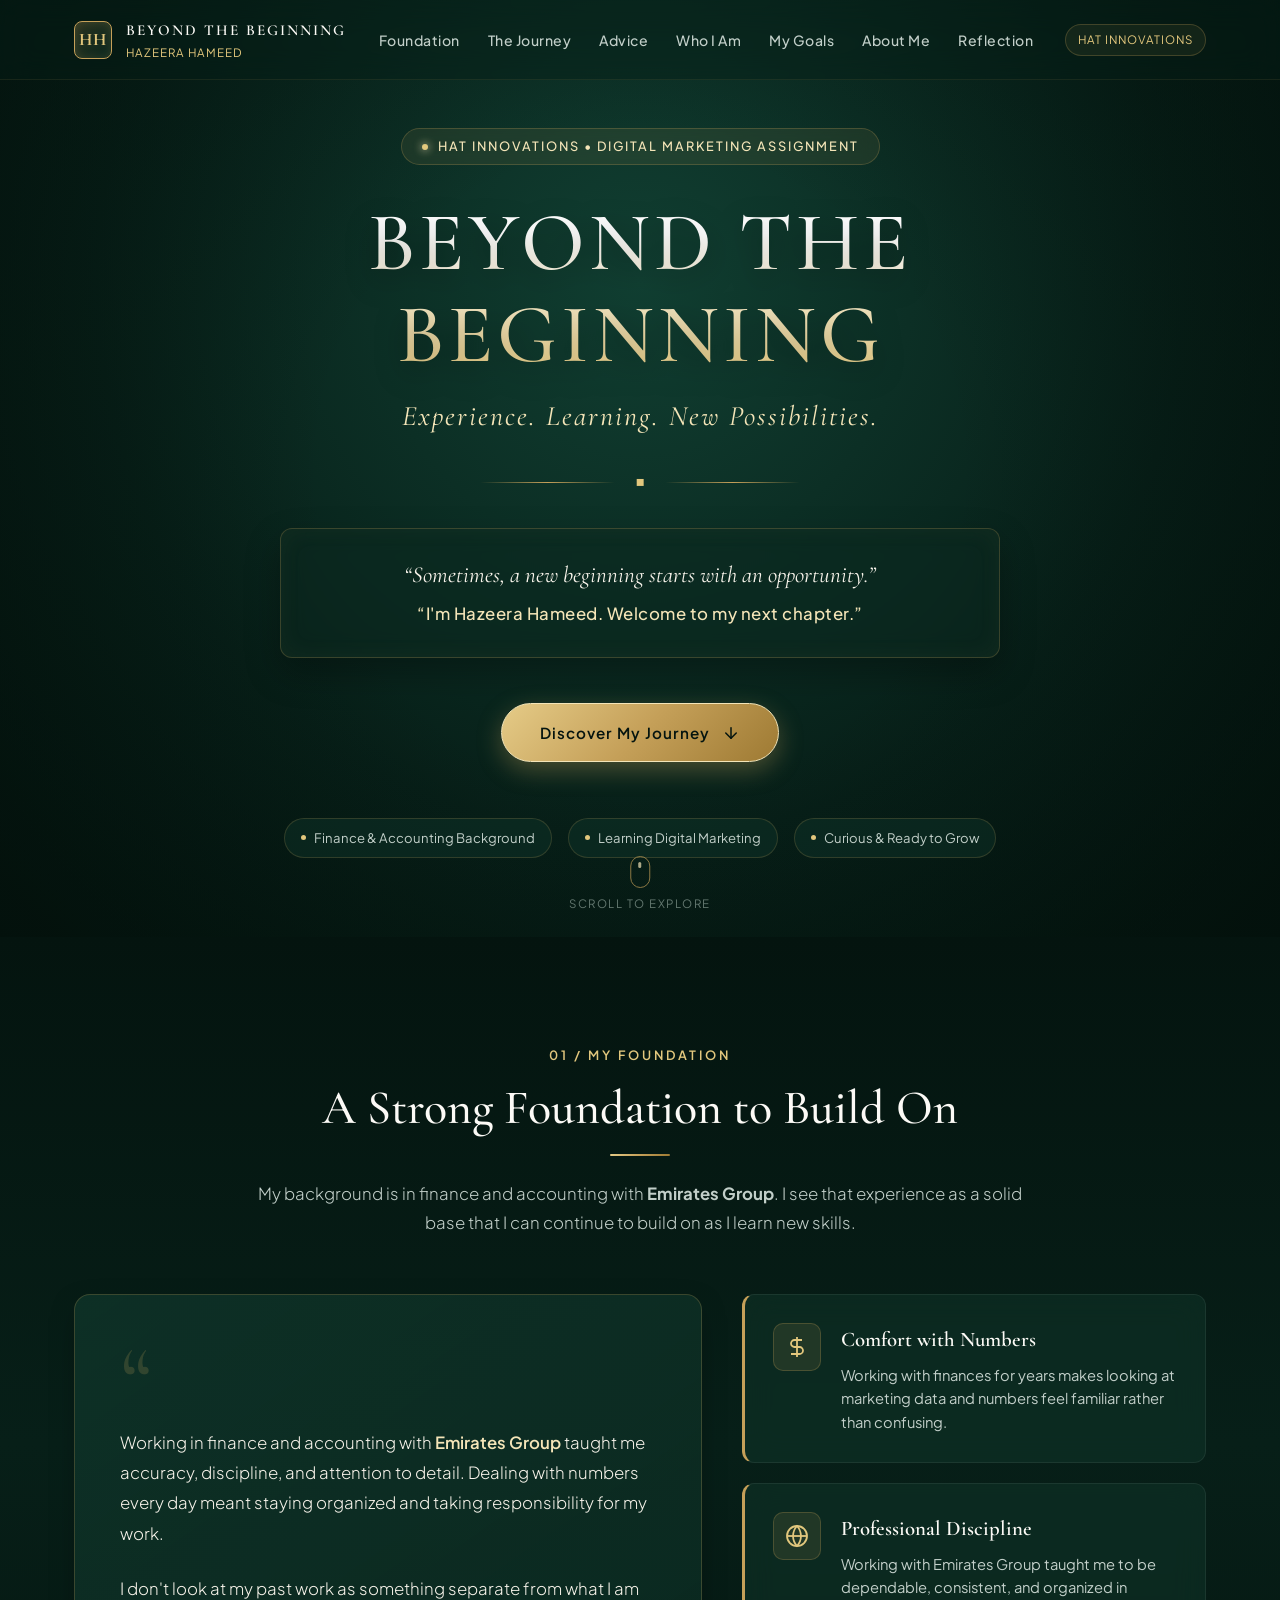
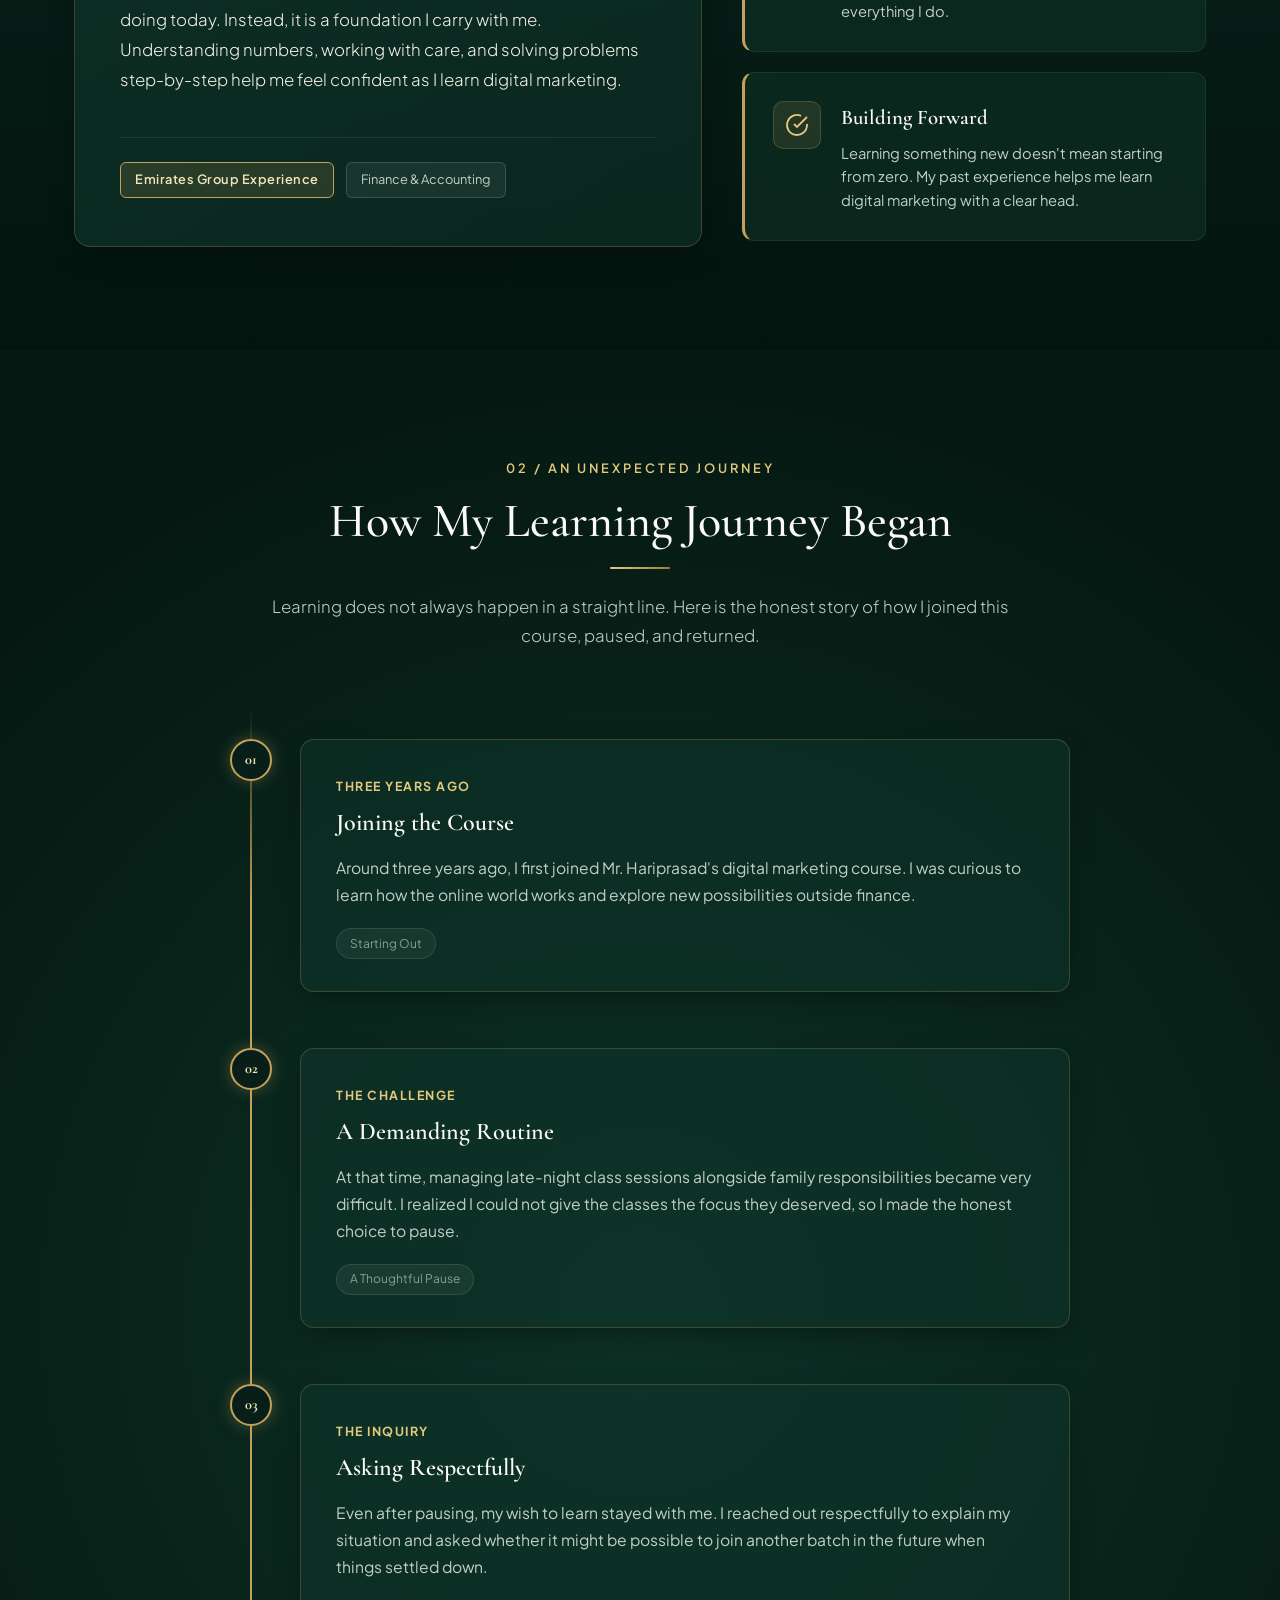
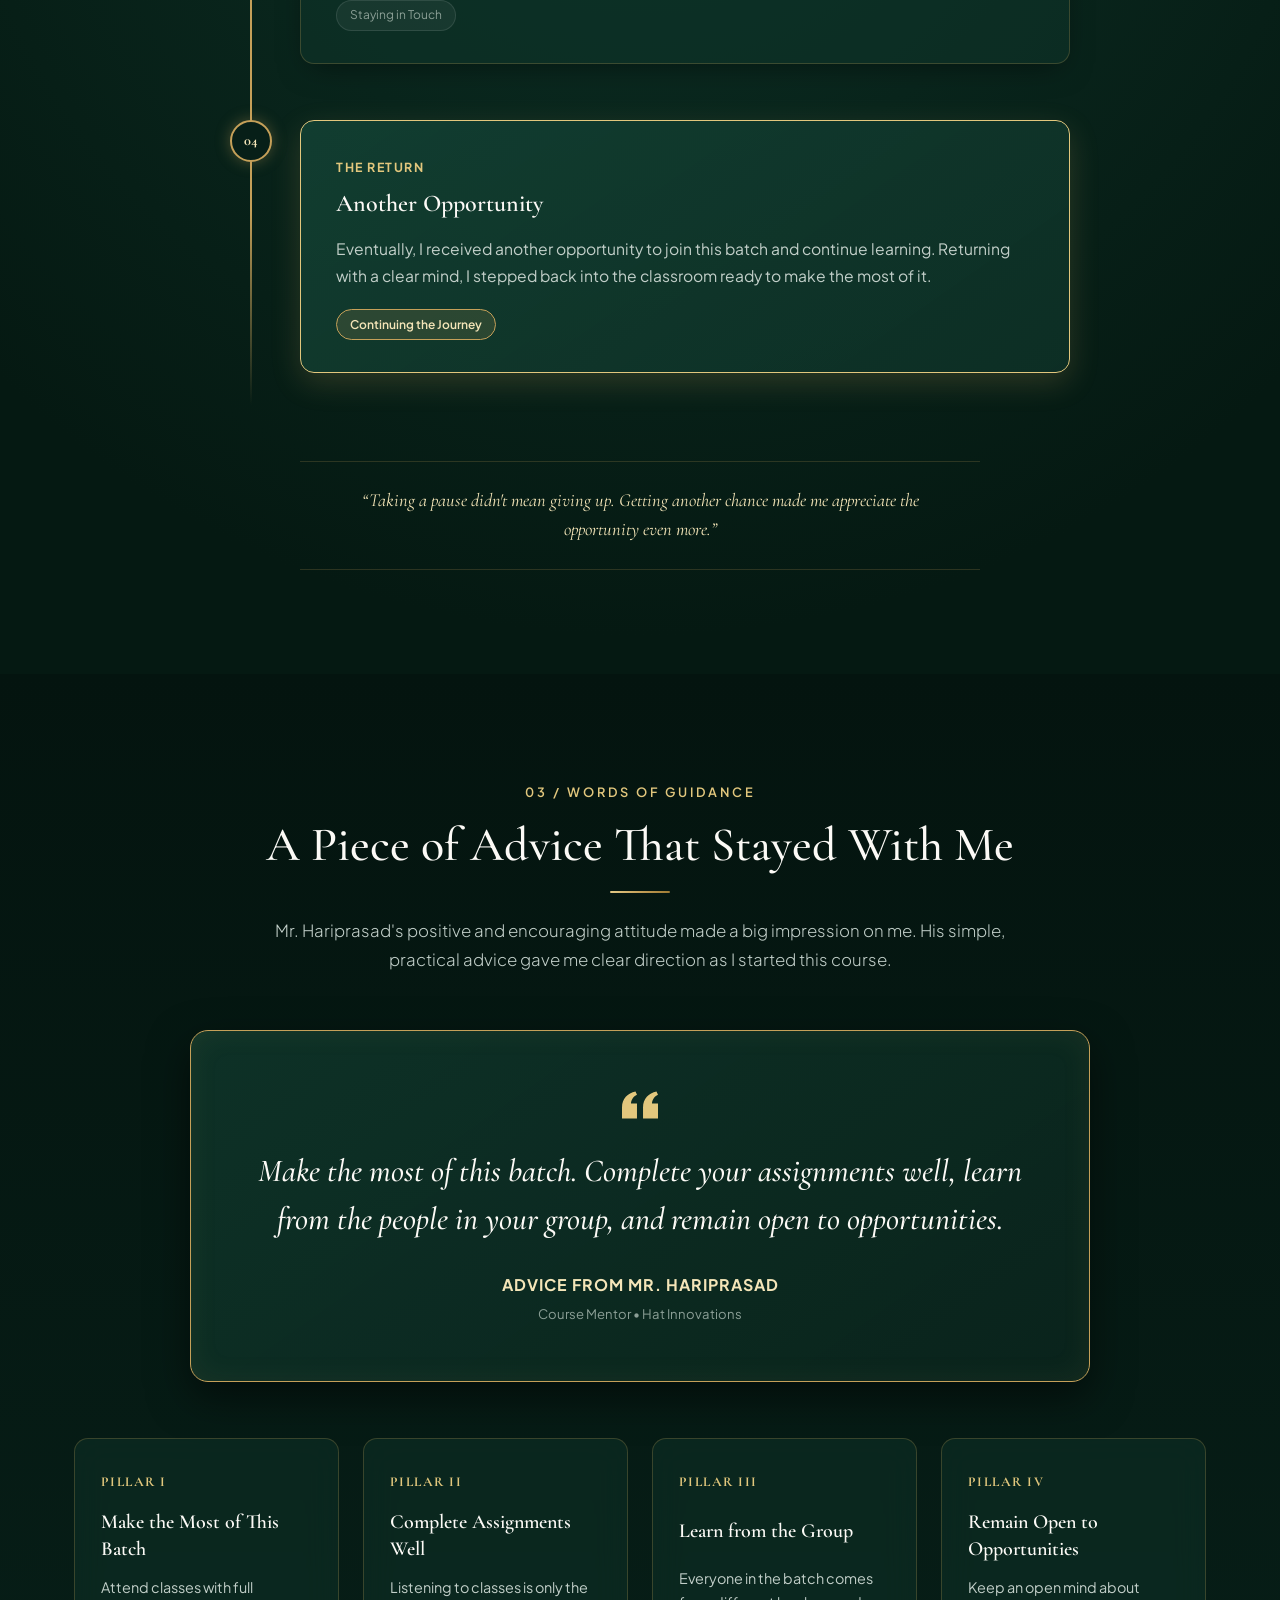
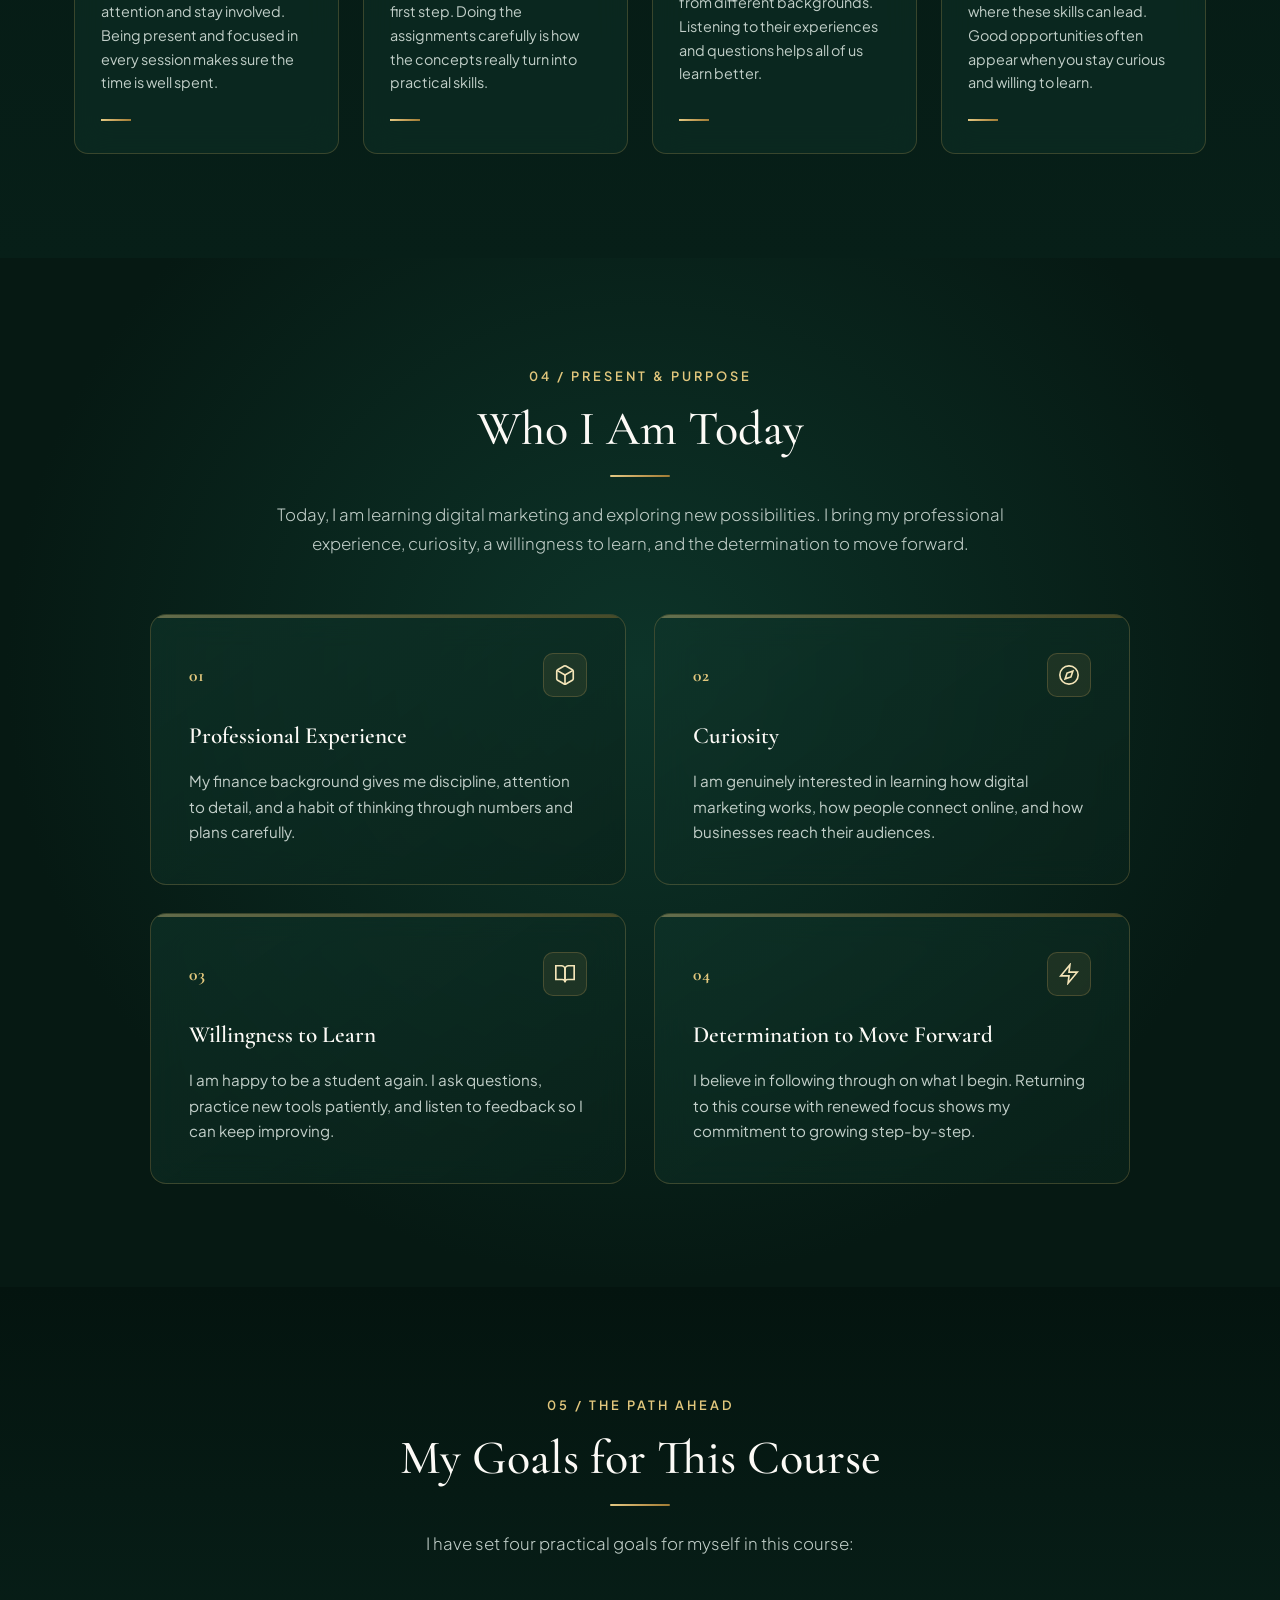
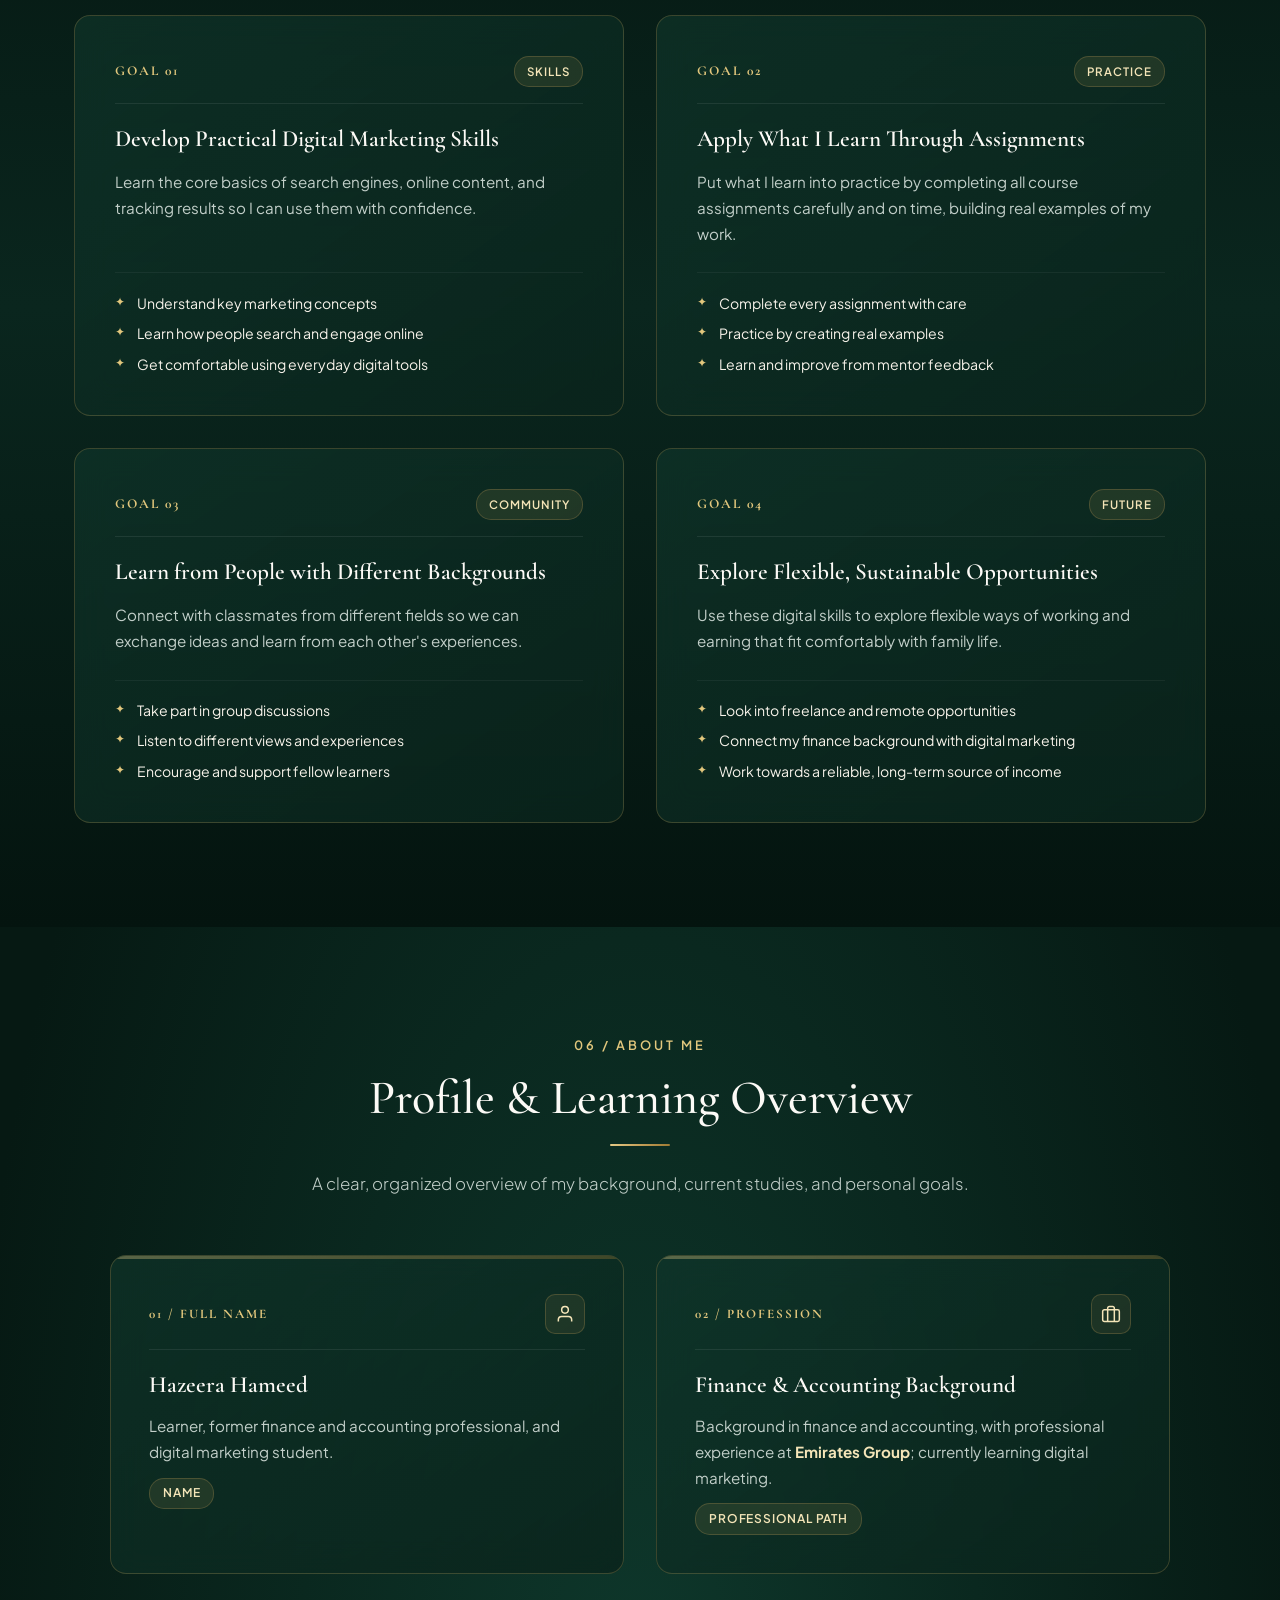
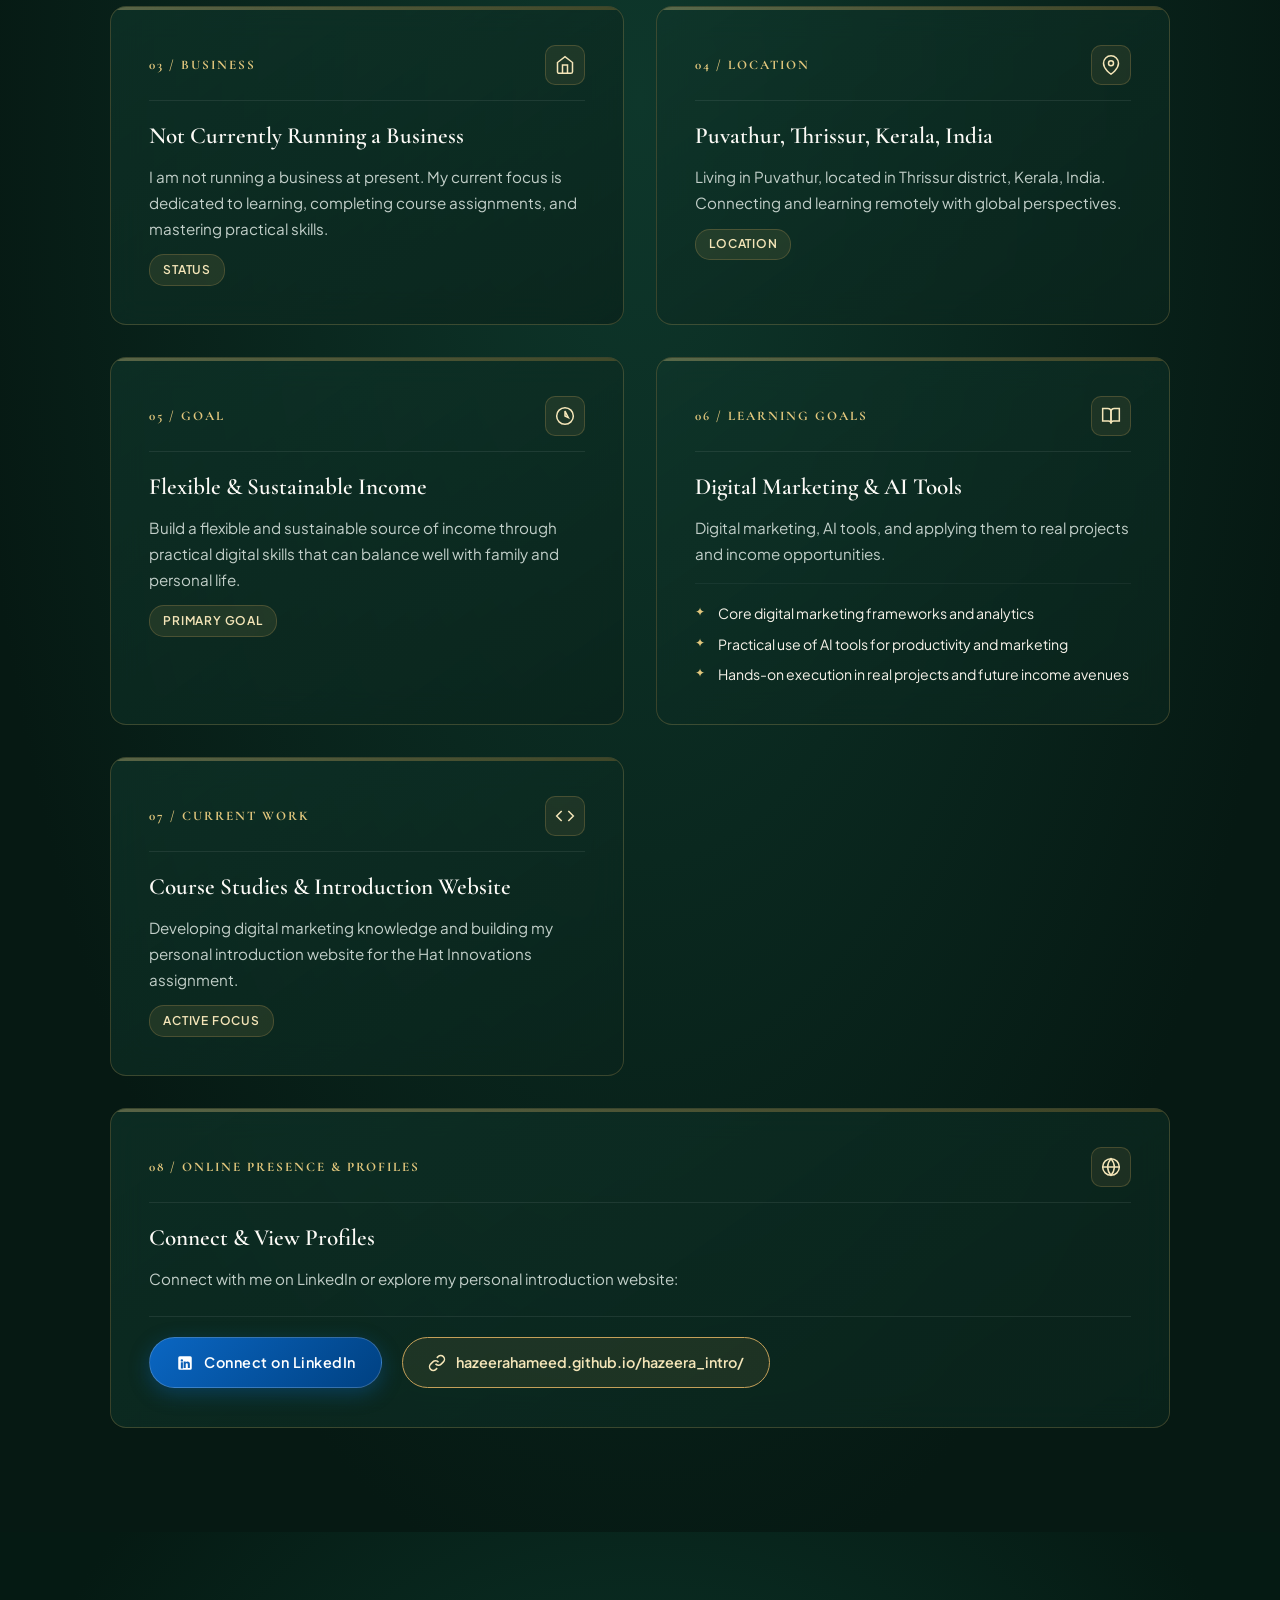
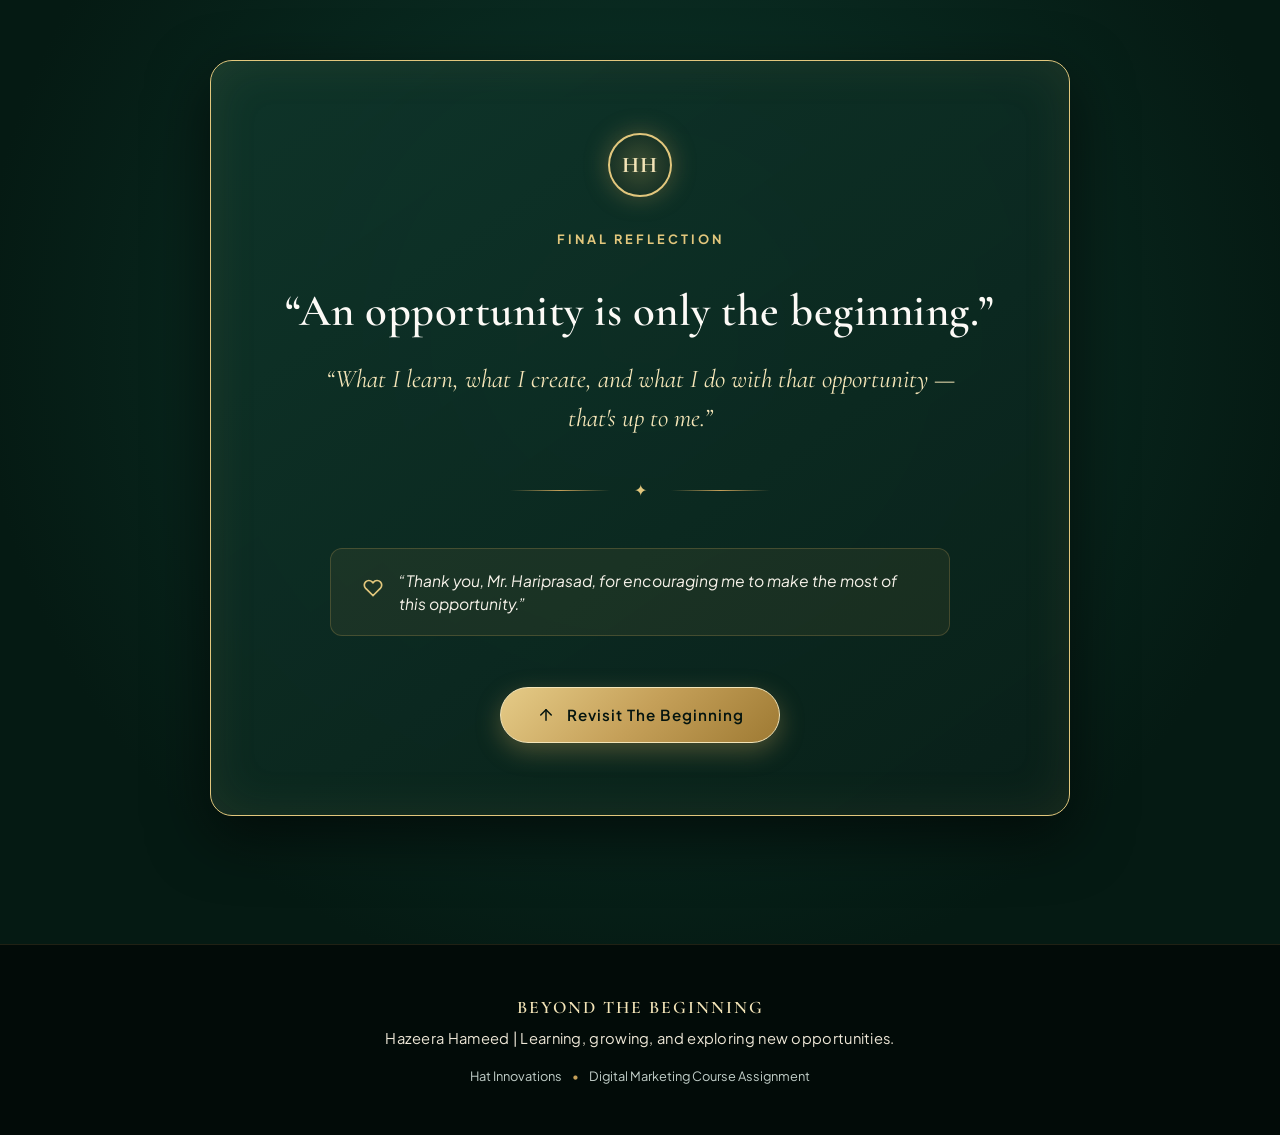
==== commit c824a683: "Add files via upload" ====
--- a/index.html
+++ b/index.html
@@ -45,6 +45,7 @@
           <li><a href="#advice" class="nav-link">Advice</a></li>
           <li><a href="#today" class="nav-link">Who I Am</a></li>
           <li><a href="#goals" class="nav-link">My Goals</a></li>
+          <li><a href="#about" class="nav-link">About Me</a></li>
           <li><a href="#reflection" class="nav-link">Reflection</a></li>
         </ul>
         <div class="nav-badge">Hat Innovations</div>
@@ -526,6 +527,201 @@
       </div>
     </section>
 
+    <!-- SECTION 6: ABOUT ME -->
+    <section id="about" class="section about-section">
+      <div class="container">
+        <div class="section-header reveal-element">
+          <span class="section-eyebrow">06 / ABOUT ME</span>
+          <h2 class="section-title">Profile & Learning Overview</h2>
+          <div class="title-underline"></div>
+          <p class="section-lead">
+            A clear, organized overview of my background, current studies, and personal goals.
+          </p>
+        </div>
+
+        <div class="about-grid">
+          <!-- 01. Name -->
+          <div class="about-card reveal-element" data-delay="100">
+            <div class="about-card-header">
+              <span class="about-card-number">01 / Full Name</span>
+              <div class="about-card-icon">
+                <svg width="20" height="20" viewBox="0 0 24 24" fill="none" stroke="currentColor" stroke-width="1.8">
+                  <path d="M20 21v-2a4 4 0 0 0-4-4H8a4 4 0 0 0-4 4v2"></path>
+                  <circle cx="12" cy="7" r="4"></circle>
+                </svg>
+              </div>
+            </div>
+            <h3 class="about-card-value">Hazeera Hameed</h3>
+            <p class="about-card-desc">
+              Learner, former finance and accounting professional, and digital marketing student.
+            </p>
+            <div>
+              <span class="about-tag-pill">Name</span>
+            </div>
+          </div>
+
+          <!-- 02. Profession -->
+          <div class="about-card reveal-element" data-delay="150">
+            <div class="about-card-header">
+              <span class="about-card-number">02 / Profession</span>
+              <div class="about-card-icon">
+                <svg width="20" height="20" viewBox="0 0 24 24" fill="none" stroke="currentColor" stroke-width="1.8">
+                  <rect x="2" y="7" width="20" height="14" rx="2" ry="2"></rect>
+                  <path d="M16 21V5a2 2 0 0 0-2-2h-4a2 2 0 0 0-2 2v16"></path>
+                </svg>
+              </div>
+            </div>
+            <h3 class="about-card-value">Finance & Accounting Background</h3>
+            <p class="about-card-desc">
+              Background in finance and accounting, with professional experience at <strong>Emirates Group</strong>; currently learning digital marketing.
+            </p>
+            <div>
+              <span class="about-tag-pill">Professional Path</span>
+            </div>
+          </div>
+
+          <!-- 03. Business -->
+          <div class="about-card reveal-element" data-delay="200">
+            <div class="about-card-header">
+              <span class="about-card-number">03 / Business</span>
+              <div class="about-card-icon">
+                <svg width="20" height="20" viewBox="0 0 24 24" fill="none" stroke="currentColor" stroke-width="1.8">
+                  <path d="M3 9l9-7 9 7v11a2 2 0 0 1-2 2H5a2 2 0 0 1-2-2z"></path>
+                  <polyline points="9 22 9 12 15 12 15 22"></polyline>
+                </svg>
+              </div>
+            </div>
+            <h3 class="about-card-value">Not Currently Running a Business</h3>
+            <p class="about-card-desc">
+              I am not running a business at present. My current focus is dedicated to learning, completing course assignments, and mastering practical skills.
+            </p>
+            <div>
+              <span class="about-tag-pill">Status</span>
+            </div>
+          </div>
+
+          <!-- 04. Location -->
+          <div class="about-card reveal-element" data-delay="250">
+            <div class="about-card-header">
+              <span class="about-card-number">04 / Location</span>
+              <div class="about-card-icon">
+                <svg width="20" height="20" viewBox="0 0 24 24" fill="none" stroke="currentColor" stroke-width="1.8">
+                  <path d="M21 10c0 7-9 13-9 13s-9-6-9-13a9 9 0 0 1 18 0z"></path>
+                  <circle cx="12" cy="10" r="3"></circle>
+                </svg>
+              </div>
+            </div>
+            <h3 class="about-card-value">Puvathur, Thrissur, Kerala, India</h3>
+            <p class="about-card-desc">
+              Living in Puvathur, located in Thrissur district, Kerala, India. Connecting and learning remotely with global perspectives.
+            </p>
+            <div>
+              <span class="about-tag-pill">Location</span>
+            </div>
+          </div>
+
+          <!-- 05. Goal -->
+          <div class="about-card reveal-element" data-delay="300">
+            <div class="about-card-header">
+              <span class="about-card-number">05 / Goal</span>
+              <div class="about-card-icon">
+                <svg width="20" height="20" viewBox="0 0 24 24" fill="none" stroke="currentColor" stroke-width="1.8">
+                  <circle cx="12" cy="12" r="10"></circle>
+                  <polygon points="12 6 12 12 16 14"></polygon>
+                </svg>
+              </div>
+            </div>
+            <h3 class="about-card-value">Flexible & Sustainable Income</h3>
+            <p class="about-card-desc">
+              Build a flexible and sustainable source of income through practical digital skills that can balance well with family and personal life.
+            </p>
+            <div>
+              <span class="about-tag-pill">Primary Goal</span>
+            </div>
+          </div>
+
+          <!-- 06. Learning Goals -->
+          <div class="about-card reveal-element" data-delay="350">
+            <div class="about-card-header">
+              <span class="about-card-number">06 / Learning Goals</span>
+              <div class="about-card-icon">
+                <svg width="20" height="20" viewBox="0 0 24 24" fill="none" stroke="currentColor" stroke-width="1.8">
+                  <path d="M2 3h6a4 4 0 0 1 4 4v14a3 3 0 0 0-3-3H2z"></path>
+                  <path d="M22 3h-6a4 4 0 0 0-4 4v14a3 3 0 0 1 3-3h7z"></path>
+                </svg>
+              </div>
+            </div>
+            <h3 class="about-card-value">Digital Marketing & AI Tools</h3>
+            <p class="about-card-desc">
+              Digital marketing, AI tools, and applying them to real projects and income opportunities.
+            </p>
+            <ul class="goal-bullets" style="margin-top: 1rem;">
+              <li>Core digital marketing frameworks and analytics</li>
+              <li>Practical use of AI tools for productivity and marketing</li>
+              <li>Hands-on execution in real projects and future income avenues</li>
+            </ul>
+          </div>
+
+          <!-- 07. Current Work -->
+          <div class="about-card reveal-element" data-delay="400">
+            <div class="about-card-header">
+              <span class="about-card-number">07 / Current Work</span>
+              <div class="about-card-icon">
+                <svg width="20" height="20" viewBox="0 0 24 24" fill="none" stroke="currentColor" stroke-width="1.8">
+                  <polyline points="16 18 22 12 16 6"></polyline>
+                  <polyline points="8 6 2 12 8 18"></polyline>
+                </svg>
+              </div>
+            </div>
+            <h3 class="about-card-value">Course Studies & Introduction Website</h3>
+            <p class="about-card-desc">
+              Developing digital marketing knowledge and building my personal introduction website for the Hat Innovations assignment.
+            </p>
+            <div>
+              <span class="about-tag-pill">Active Focus</span>
+            </div>
+          </div>
+
+          <!-- 08. Online Presence & LinkedIn (Full Width) -->
+          <div class="about-card full-width reveal-element" data-delay="450">
+            <div class="about-card-header">
+              <span class="about-card-number">08 / Online Presence & Profiles</span>
+              <div class="about-card-icon">
+                <svg width="20" height="20" viewBox="0 0 24 24" fill="none" stroke="currentColor" stroke-width="1.8">
+                  <circle cx="12" cy="12" r="10"></circle>
+                  <line x1="2" y1="12" x2="22" y2="12"></line>
+                  <path d="M12 2a15.3 15.3 0 0 1 4 10 15.3 15.3 0 0 1-4 10 15.3 15.3 0 0 1-4-10 15.3 15.3 0 0 1 4-10z"></path>
+                </svg>
+              </div>
+            </div>
+            <h3 class="about-card-value">Connect & View Profiles</h3>
+            <p class="about-card-desc">
+              Connect with me on LinkedIn or explore my personal introduction website:
+            </p>
+
+            <div class="about-link-box">
+              <!-- LinkedIn Profile Button -->
+              <a href="https://linkedin.com/in/hazeera-hameed" target="_blank" rel="noopener noreferrer" class="btn-linkedin" aria-label="Visit Hazeera Hameed's LinkedIn Profile (opens in new tab)">
+                <svg width="18" height="18" viewBox="0 0 24 24" fill="currentColor">
+                  <path d="M19 3a2 2 0 0 1 2 2v14a2 2 0 0 1-2 2H5a2 2 0 0 1-2-2V5a2 2 0 0 1 2-2h14m-.5 15.5v-5.3a3.26 3.26 0 0 0-3.26-3.26c-.85 0-1.84.52-2.28 1.3v-1.11h-2.79v8.37h2.79v-4.93c0-.77.62-1.4 1.39-1.4a1.4 1.4 0 0 1 1.4 1.4v4.93h2.75M6.46 10.9v8.37H9.2V10.9H6.46M7.83 6.88a1.64 1.64 0 1 0 0 3.28 1.64 1.64 0 0 0 0-3.28z"/>
+                </svg>
+                <span>Connect on LinkedIn</span>
+              </a>
+
+              <!-- Website Link -->
+              <a href="https://hazeerahameed.github.io/hazeera_intro/" class="btn-site-link" aria-label="Visit Hazeera Hameed's Website">
+                <svg width="18" height="18" viewBox="0 0 24 24" fill="none" stroke="currentColor" stroke-width="2">
+                  <path d="M10 13a5 5 0 0 0 7.54.54l3-3a5 5 0 0 0-7.07-7.07l-1.72 1.71"></path>
+                  <path d="M14 11a5 5 0 0 0-7.54-.54l-3 3a5 5 0 0 0 7.07 7.07l1.71-1.71"></path>
+                </svg>
+                <span>hazeerahameed.github.io/hazeera_intro/</span>
+              </a>
+            </div>
+          </div>
+        </div>
+      </div>
+    </section>
+
     <!-- SECTION 7: FINAL MESSAGE & ACKNOWLEDGEMENT -->
     <section id="reflection" class="section reflection-section">
       <div class="container">
--- a/css/style.css
+++ b/css/style.css
@@ -1533,6 +1533,219 @@
   }
 }
 
+/* --------------------------------------------------------------------------
+   ABOUT ME SECTION STYLES (IN-PAGE SECTION)
+   -------------------------------------------------------------------------- */
+.about-section {
+  background: radial-gradient(ellipse at 50% 35%, #0e372b 0%, #061913 75%);
+  position: relative;
+}
+
+.about-grid {
+  display: grid;
+  grid-template-columns: repeat(2, 1fr);
+  gap: 2rem;
+  max-width: 1060px;
+  margin: 0 auto;
+}
+
+.about-card {
+  background: linear-gradient(145deg, rgba(16, 54, 43, 0.65) 0%, rgba(10, 36, 28, 0.85) 100%);
+  border: 1px solid var(--border-gold-subtle);
+  border-radius: 16px;
+  padding: 2.4rem;
+  display: flex;
+  flex-direction: column;
+  transition: var(--transition-smooth);
+  backdrop-filter: var(--glass-blur);
+  position: relative;
+  overflow: hidden;
+}
+
+.about-card::before {
+  content: "";
+  position: absolute;
+  top: 0;
+  left: 0;
+  width: 100%;
+  height: 3px;
+  background: var(--gold-gradient);
+  opacity: 0.35;
+  transition: opacity 0.3s ease;
+}
+
+.about-card:hover {
+  background: rgba(22, 74, 59, 0.8);
+  border-color: var(--gold-400);
+  transform: translateY(-4px);
+  box-shadow: 0 15px 35px rgba(0, 0, 0, 0.45);
+}
+
+.about-card:hover::before {
+  opacity: 1;
+}
+
+.about-card.full-width {
+  grid-column: 1 / -1;
+}
+
+.about-card-header {
+  display: flex;
+  justify-content: space-between;
+  align-items: center;
+  margin-bottom: 1.25rem;
+  padding-bottom: 0.9rem;
+  border-bottom: 1px solid rgba(255, 255, 255, 0.08);
+}
+
+.about-card-number {
+  font-family: var(--font-serif);
+  font-size: 0.82rem;
+  font-weight: 700;
+  letter-spacing: 2px;
+  color: var(--gold-400);
+  text-transform: uppercase;
+}
+
+.about-card-icon {
+  width: 40px;
+  height: 40px;
+  border-radius: 10px;
+  background: rgba(197, 160, 89, 0.1);
+  border: 1px solid var(--border-gold-subtle);
+  display: flex;
+  align-items: center;
+  justify-content: center;
+  color: var(--gold-300);
+}
+
+.about-card-value {
+  font-family: var(--font-serif);
+  font-size: 1.45rem;
+  font-weight: 600;
+  color: var(--text-primary);
+  margin-bottom: 0.75rem;
+  line-height: 1.35;
+}
+
+.about-card-desc {
+  font-size: 0.95rem;
+  color: var(--text-secondary);
+  line-height: 1.7;
+}
+
+.about-card-desc strong {
+  color: var(--gold-300);
+}
+
+.about-tag-pill {
+  display: inline-block;
+  font-size: 0.75rem;
+  font-weight: 600;
+  padding: 0.3rem 0.8rem;
+  background: rgba(197, 160, 89, 0.12);
+  border: 1px solid var(--border-gold-subtle);
+  border-radius: 15px;
+  color: var(--gold-300);
+  text-transform: uppercase;
+  letter-spacing: 0.8px;
+  margin-top: 0.8rem;
+}
+
+.about-link-box {
+  display: flex;
+  flex-wrap: wrap;
+  align-items: center;
+  gap: 1.2rem;
+  margin-top: 1.5rem;
+  padding-top: 1.25rem;
+  border-top: 1px solid rgba(255, 255, 255, 0.08);
+}
+
+.btn-linkedin {
+  display: inline-flex;
+  align-items: center;
+  gap: 0.65rem;
+  padding: 0.8rem 1.6rem;
+  background: linear-gradient(135deg, #0a66c2 0%, #004182 100%);
+  color: #ffffff;
+  border: 1px solid rgba(255, 255, 255, 0.2);
+  border-radius: 30px;
+  font-size: 0.9rem;
+  font-weight: 600;
+  letter-spacing: 0.5px;
+  transition: var(--transition-smooth);
+  box-shadow: 0 6px 20px rgba(10, 102, 194, 0.35);
+}
+
+.btn-linkedin:hover {
+  background: linear-gradient(135deg, #0b75df 0%, #004d99 100%);
+  transform: translateY(-2px);
+  box-shadow: 0 10px 25px rgba(10, 102, 194, 0.5);
+  color: #ffffff;
+}
+
+.btn-site-link {
+  display: inline-flex;
+  align-items: center;
+  gap: 0.6rem;
+  padding: 0.8rem 1.6rem;
+  background: rgba(197, 160, 89, 0.1);
+  border: 1px solid var(--gold-500);
+  color: var(--gold-300);
+  border-radius: 30px;
+  font-size: 0.9rem;
+  font-weight: 600;
+  transition: var(--transition-smooth);
+}
+
+.btn-site-link:hover {
+  background: var(--gold-gradient);
+  color: var(--emerald-950);
+  transform: translateY(-2px);
+  box-shadow: var(--box-shadow-gold);
+}
+
+.about-bottom-actions {
+  display: flex;
+  justify-content: center;
+  align-items: center;
+  gap: 1.25rem;
+  margin-bottom: 4rem;
+}
+
+.footer-link {
+  color: var(--gold-400);
+  text-decoration: underline;
+  text-underline-offset: 3px;
+  transition: var(--transition-smooth);
+}
+
+.footer-link:hover {
+  color: var(--gold-300);
+}
+
+@media (max-width: 868px) {
+  .about-grid {
+    grid-template-columns: 1fr;
+    gap: 1.5rem;
+  }
+
+  .about-card {
+    padding: 2rem 1.6rem;
+  }
+
+  .about-link-box {
+    flex-direction: column;
+    align-items: stretch;
+  }
+
+  .btn-linkedin,
+  .btn-site-link {
+    justify-content: center;
+  }
+}
+
 /* Reduced Motion */
 @media (prefers-reduced-motion: reduce) {
   * {
